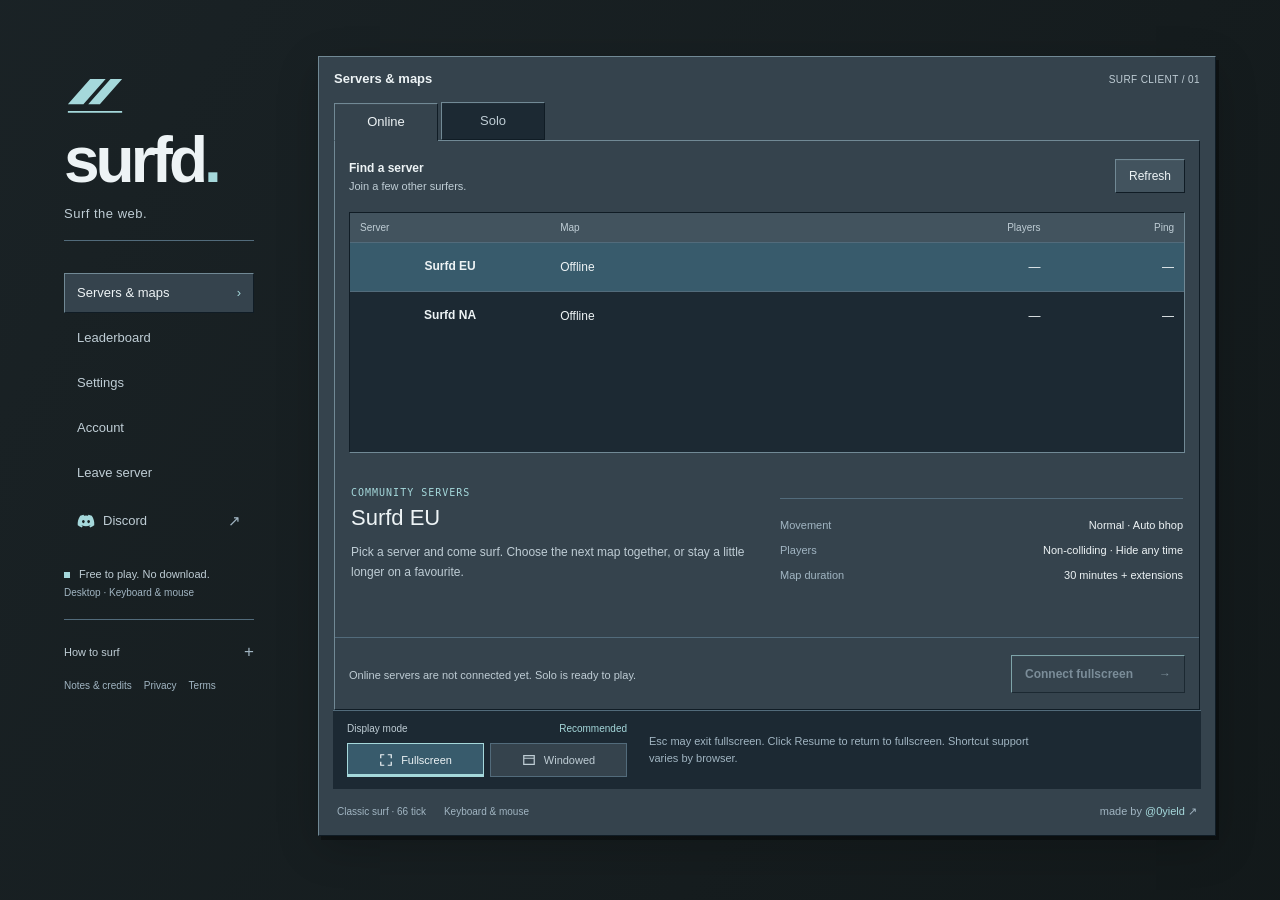
==== index.html @ 2ab06324 "Initial commit of Surfd web port" ====
<!doctype html>
<html lang="en">
<head>
  <meta charset="UTF-8">
  <meta name="viewport" content="width=device-width, initial-scale=1.0">
  <meta name="theme-color" content="#394547">
  <meta name="description" content="Classic Counter-Strike surfing in your browser. Fifteen maps, Source-style movement, saved times, and global leaderboards.">
  <link rel="canonical" href="https://surfd.net/">
  <meta property="og:type" content="website">
  <meta property="og:site_name" content="Surfd">
  <meta property="og:title" content="Surfd — Classic surf in your browser">
  <meta property="og:description" content="Fifteen classic maps. Source-style movement. Saved times and global leaderboards.">
  <meta property="og:url" content="https://surfd.net/">
  <meta property="og:image" content="https://surfd.net/social/surfd-card-v2.png">
  <meta property="og:image:type" content="image/png">
  <meta property="og:image:width" content="1733">
  <meta property="og:image:height" content="907">
  <meta property="og:image:alt" content="SURFD — Classic surf. In your browser. Simple grey surf ramps and angular snowy rocks on a dark slate background.">
  <meta name="twitter:card" content="summary_large_image">
  <meta name="twitter:title" content="Surfd — Classic surf in your browser">
  <meta name="twitter:description" content="Fifteen classic maps. Source-style movement. Saved times and global leaderboards.">
  <meta name="twitter:image" content="https://surfd.net/social/surfd-card-v2.png">
  <meta name="twitter:image:alt" content="SURFD — Classic surf. In your browser. Simple grey surf ramps and angular snowy rocks on a dark slate background.">
  <title>Surfd — Classic surf</title>
  <link rel="icon" href="data:image/svg+xml,%3Csvg xmlns='http://www.w3.org/2000/svg' viewBox='0 0 32 32'%3E%3Crect width='32' height='32' fill='%233e4637'/%3E%3Cpath d='M4 24L16 6L28 24Z' fill='%23b9cbb0'/%3E%3C/svg%3E">
  <script>
    if (location.pathname.startsWith('/surfd')) {
      const base = document.createElement('base');
      base.href = '/surfd/';
      document.head.appendChild(base);
    }
    const _origFetch = window.fetch;
    window.fetch = async function(url, options) {
      let finalUrl = url;
      if (typeof url === 'string') {
        if (url.startsWith('/packed/')) finalUrl = './packed/' + url.slice(8);
        else if (url.startsWith('/assets/')) finalUrl = './assets/' + url.slice(8);
        else if (url.startsWith('/replays/')) finalUrl = './replays/' + url.slice(9);
      }
      try {
        const res = await _origFetch.call(this, finalUrl, options);
        if (!res.ok && typeof url === 'string' && url.startsWith('/packed/')) {
          return await _origFetch.call(this, 'https://surfd.net' + url, options);
        }
        return res;
      } catch (err) {
        if (typeof url === 'string' && url.startsWith('/packed/')) {
          return await _origFetch.call(this, 'https://surfd.net' + url, options);
        }
        throw err;
      }
    };
  </script>
  <script type="module" crossorigin src="./assets/game-0epI0nYx.js"></script>
  <link rel="modulepreload" crossorigin href="./assets/modulepreload-polyfill-B5Qt9EMX.js">
  <link rel="modulepreload" crossorigin href="./assets/email-auth-YlqPPYbL.js">
  <link rel="stylesheet" crossorigin href="./assets/game-CFG14Vkn.css">
</head>
<body>
  <canvas id="game" aria-label="surf_boreas game"></canvas>
  <div id="hud">
    <div class="server-info"><span id="map-name">surf_boreas</span><small>66 tick <span class="hud-separator">/</span> Source-style surf <span id="fps" hidden></span></small></div>
    <div class="top-right"><span id="mode">NORMAL + AUTO BHOP</span><small id="best">Personal best: —</small></div>
    <div class="route" aria-label="Course progress"><span id="route-start" class="active">Start</span><span id="route-cp1">CP 1</span><span id="route-cp2">CP 2</span><span id="route-finish">Finish</span></div>
    <div id="crosshair" aria-hidden="true"></div>
    <div id="telemetry"><div id="run-time">00:00.000</div><div class="speed-line"><strong id="speed">0</strong><span> units/s</span></div><div id="strafe-sync" class="strafe-sync" hidden>Sync —</div><div id="run-status">In start zone</div><div id="section"></div><div id="ranked-run-status" role="status"></div></div>
    <div id="center-speed-hud" hidden aria-label="Centre speed"><div class="center-speed-line"><strong id="center-speed">0</strong><small>units/s</small></div><div id="center-strafe-sync" class="strafe-sync" hidden>Sync —</div></div>
    <section id="split-comparison" hidden aria-label="Checkpoint comparison"><span id="split-comparison-label"></span><div id="split-time-comparisons"><span>PB <strong id="split-pb">—</strong></span><span>WR <strong id="split-wr">—</strong></span></div><strong id="split-speed" hidden></strong></section>
    <div id="keys" aria-hidden="true"><span data-key="w">W</span><div><span data-key="a">A</span><span data-key="s">S</span><span data-key="d">D</span></div><div class="movement-actions"><span data-key="jump">Jump</span><span data-key="duck">Crouch</span></div></div>
    <div id="toast" role="status"></div>
    <div class="bottom-right" id="shortcut-hint">R restart &nbsp; Esc menu</div>
    <div id="turn-speed-hud" hidden></div>
    <pre id="diagnostics" hidden></pre>
  </div>

  <div id="menu" class="screen lobby-mode">
    <section class="main-menu" aria-labelledby="menu-title">
      <div class="game-title"><svg class="surfd-mark" viewBox="0 0 64 48" aria-hidden="true"><path d="M4 36 27 10h16L20 36Zm21 0L48 10h12L37 36Z" fill="currentColor"/><path d="M4 44h56" stroke="currentColor" stroke-width="2"/></svg><span id="brand-title">surfd<span class="brand-period">.</span></span><small>Surf the web.</small></div>
      <div class="menu-map">
        <p class="menu-eyebrow">Current map</p>
        <h1 id="menu-title">surf_boreas</h1>
        <div class="map-credit">by Syncronyze · Linear · Tier 1 · 2 checkpoints</div>
      </div>
      <div class="menu-primary">
      <nav class="menu-actions" aria-label="Game menu">
        <button id="home" class="lobby-nav-current" aria-current="page">Servers &amp; maps <span aria-hidden="true">›</span></button>
        <button id="play" class="button-primary" disabled>Loading map…</button>
        <button id="maps">Change map</button><button id="leave-map" class="sidebar-leave" hidden>Leave map</button>
        <button id="options">Settings</button>
        <a id="discord" class="button-link discord-link" href="https://discord.gg/D5CYH7SBs6" target="_blank" rel="noopener noreferrer" title="Join the Surfd Discord server (opens in a new tab)"><svg class="ui-icon" viewBox="0 0 24 24" aria-hidden="true"><path fill="currentColor" d="M19.7 5.1a18.4 18.4 0 0 0-4.5-1.4l-.6 1.2a16.7 16.7 0 0 0-5.2 0l-.6-1.2a18.4 18.4 0 0 0-4.5 1.4C1.4 9.4.6 13.6 1 17.7a18.5 18.5 0 0 0 5.5 2.8l1.1-1.8-1.7-.8.4-.3a13.6 13.6 0 0 0 11.4 0l.4.3-1.7.8 1.1 1.8a18.5 18.5 0 0 0 5.5-2.8c.5-4.8-.9-9-3.3-12.6ZM8.5 14.9c-1 0-1.8-1-1.8-2.1s.8-2.1 1.8-2.1 1.8 1 1.8 2.1-.8 2.1-1.8 2.1Zm7 0c-1 0-1.8-1-1.8-2.1s.8-2.1 1.8-2.1 1.8 1 1.8 2.1-.8 2.1-1.8 2.1Z"/></svg><span>Discord</span><span class="discord-external" aria-hidden="true">↗</span></a>
        <button id="lab" class="menu-secondary" hidden>Practice facility</button>
      </nav>
      <button id="client-resume" class="button-primary" hidden>Return to game <span aria-hidden="true">↗</span></button>
      <div id="menu-run" hidden><span class="menu-eyebrow pause-run-label">Current run</span><strong id="menu-run-time"></strong><small id="menu-run-status"></small></div>
      <button id="restart" class="menu-secondary">Restart run</button>
      </div>
      <div class="menu-tools">
        <div id="menu-server-controls"></div>
        <div id="menu-route-controls" role="group" aria-label="Replay controls"><button id="watch" type="button" title="Watch this map’s recorded route. Replays do not save ranked times.">Watch route</button></div>
        <p id="watch-route-status" role="status" hidden></p>
        <div id="practice-stations" hidden><label for="station">Practice station</label><select id="station"></select><button id="visit-station">Go to station</button></div>

      </div>
      <div class="lobby-sidebar-note"><span class="connection-dot" aria-hidden="true"></span> Free to play. No download.<small>Desktop · Keyboard &amp; mouse</small></div>
      <div class="menu-status-group"><p id="menu-status" role="status">Loading the map…</p></div>
      <p id="sidebar-account-status" class="sidebar-account-status">Playing as a guest</p>
      <p id="resume-hint" class="resume-hint" role="status" hidden></p>
      <details class="quick-guide">
        <summary>How to surf <span aria-hidden="true">+</span></summary>
        <div class="guide-body">
          <div id="move-hint">W A S D — move / strafe</div>
          <div id="jump-hint">Space / Wheel down — jump</div>
          <div id="duck-hint">Shift — duck</div>
          <div>Mouse — look &nbsp; Esc — menu</div>
          <p>On a ramp, release W and hold the strafe key toward the face. Turn the mouse gently to shape your line.</p>
          <p><span class="zone-key">Green</span> is the start. <span class="zone-key zone-finish">Gold</span> is the finish.</p>
        </div>
      </details>
      <footer class="menu-links">
        <a class="reference-link" href="/reference.html" target="_blank" rel="noopener">Notes &amp; credits</a>
        <a class="reference-link" href="/privacy.html" target="_blank" rel="noopener">Privacy</a>
        <a class="reference-link" href="/terms.html" target="_blank" rel="noopener">Terms</a>
        <a class="creator-credit" href="https://x.com/0yield" target="_blank" rel="noopener noreferrer">made by <strong>@0yield</strong> <span aria-hidden="true">↗</span></a>
      </footer>
    </section>

    <section id="settings" class="vgui-window client-page" hidden role="region" aria-labelledby="settings-title">
      <header class="window-title"><span id="settings-title">Settings — Surfd</span><button id="close-options" aria-label="Close settings">×</button></header>
      <div class="tabs" role="tablist" aria-label="Settings categories">
        <button id="settings-tab-controls" class="selected" data-tab="controls" role="tab" aria-selected="true" aria-controls="settings-controls">Controls</button>
        <button id="settings-tab-mouse" data-tab="mouse" role="tab" aria-selected="false" aria-controls="settings-mouse" tabindex="-1">Mouse &amp; view</button>
        <button id="settings-tab-gameplay" data-tab="gameplay" role="tab" aria-selected="false" aria-controls="settings-gameplay" tabindex="-1">Gameplay</button>
        <button id="settings-tab-display" data-tab="display" role="tab" aria-selected="false" aria-controls="settings-display" tabindex="-1">Video &amp; audio</button>
        <button id="settings-tab-hud" data-tab="hud" role="tab" aria-selected="false" aria-controls="settings-hud" tabindex="-1">HUD</button>
        <button id="settings-tab-community" data-tab="community" role="tab" aria-selected="false" aria-controls="settings-community" tabindex="-1">Community</button>
      </div>
      <div id="settings-controls" class="tab-page" data-page="controls" role="tabpanel" aria-labelledby="settings-tab-controls">
        <div class="controls-tabs" role="tablist" aria-label="Control settings">
          <button id="controls-tab-bindings" role="tab" aria-selected="true" aria-controls="controls-bindings" class="selected">Key bindings</button>
          <button id="controls-tab-turns" role="tab" aria-selected="false" aria-controls="turn-options" tabindex="-1">Turn binds</button>
        </div>
        <div id="controls-bindings" role="tabpanel" aria-labelledby="controls-tab-bindings">
        <div class="binding-header"><span>Action</span><span>Bindings</span></div>
        <div id="bindings" class="bindings"></div>
        <button id="reset-bindings" class="button-secondary">Reset controls</button>
        </div>
        <div id="turn-options" role="tabpanel" aria-labelledby="controls-tab-turns" hidden>
          <div class="turn-panel">
            <label class="check"><input id="turns-enabled" type="checkbox" aria-controls="turn-settings" aria-expanded="false"> Enable turn binds <span id="turn-status" class="turn-status">Off</span></label>
            <div id="turn-settings" hidden>
              <p class="setting-intro">Hold a bound key to turn. Mouse look still works. All turn controls start unbound.</p>
              <div id="turn-bindings" class="bindings turn-bindings"></div>
              <div class="yaw-heading"><h3 id="yaw-speeds-title">Yaw speeds</h3><span>°/s</span></div>
              <div id="yaw-presets" role="radiogroup" aria-labelledby="yaw-speeds-title"></div>
              <div class="yaw-add"><label class="visually-hidden" for="new-yaw-speed">New yaw speed</label><input id="new-yaw-speed" type="number" min="-100000" max="100000" step="any" placeholder="e.g. 105"><button id="add-yaw-speed" type="button">+ Add speed</button><span id="yaw-preset-count"></span></div>
              <p id="yaw-speed-help" role="status">Cycle follows the order above and returns to the first speed.</p>
              <p class="setting-note">Select a speed to use it. Bind “Cycle yaw speed” to switch while surfing. CSS cl_yawspeed defaults to 210. Negative values reverse the direction.</p>
            </div>
          </div>
        </div>
        <p id="binding-help" role="status">Choose a binding, then press a key or scroll. Escape cancels.</p>
      </div>
      <div id="settings-mouse" class="tab-page" data-page="mouse" hidden role="tabpanel" aria-labelledby="settings-tab-mouse">
        <fieldset class="settings-group"><legend>Mouse</legend><div class="settings-row"><div class="settings-row-label"><label for="sensitivity">Mouse sensitivity</label><small>No smoothing. Exact values supported.</small></div><div class="settings-row-control"><div class="settings-sensitivity"><input id="sensitivity" aria-label="Mouse sensitivity slider" type="range" min="0" max="20" step="0.01" value="2.5"><input id="sensitivity-number" aria-label="Mouse sensitivity value" type="number" min="0" max="20" step="any" value="2.5" aria-describedby="sensitivity-note"><output id="sensitivity-value" hidden>2.5</output></div></div></div><label class="check"><input id="raw-input" type="checkbox" checked><span>Raw input</span></label><label class="check"><input id="invert-y" type="checkbox"><span>Invert mouse Y</span></label></fieldset><fieldset class="settings-group"><legend>Camera</legend><div class="settings-row"><div class="settings-row-label"><label for="fov">Field of view</label></div><div class="settings-row-control"><div class="settings-range"><input id="fov" type="range" min="75" max="120" step="1" value="90" ><output id="fov-value">90°</output></div></div></div><label class="check"><input id="interpolate" type="checkbox" checked><span>Interpolate camera position<small>Smoother movement between physics ticks. Mouse look stays immediate.</small></span></label></fieldset><details class="settings-advanced"><summary>Mouse &amp; camera details</summary><p id="sensitivity-note" class="setting-note">Uses the CSS scale: 0.022° × sensitivity per mouse count. Tiny values are supported. Zero disables mouse look.</p><p id="interpolate-note" class="setting-note">Interpolation adds about 15 ms of visual delay. Both options are allowed on leaderboards. FOV uses the Source 4:3 scale; wider screens show more to the sides.</p><p id="raw-status" class="setting-status">Click Play to capture the mouse.</p></details>
      </div>
      <div id="settings-gameplay" class="tab-page" data-page="gameplay" hidden role="tabpanel" aria-labelledby="settings-tab-gameplay">
        <fieldset class="settings-group"><legend>Movement rules</legend><label class="check"><input id="autobhop" type="checkbox" checked><span>Auto bunnyhop<small>Hold jump. Consecutive bunnyhops are blocked only in the map’s initial start zone.</small></span></label><label class="check"><input id="prehop" type="checkbox"><span>Unrestricted start speed<small>Unranked</small></span></label></fieldset><fieldset class="settings-group"><legend>Practice</legend><label class="check"><input id="practice-setting" type="checkbox"><span>Practice mode<small>No leaderboard records</small></span></label><div class="practice-buttons"><button id="save">Save position</button><button id="load">Load position</button></div></fieldset><details class="settings-advanced"><summary>Movement rules &amp; practice details</summary><p class="setting-note">Land and release jump to make another normal pre-jump. A blocked follow-up hop brings you to reachable ground underneath you. Excess horizontal speed is reduced when you leave start: 325 units/s grounded, 350 airborne. Unrestricted starts keep separate local bests. Changing a rule restarts your run. Restoring a practice position keeps the run in practice mode.</p></details><details class="settings-advanced"><summary>Replays &amp; diagnostics</summary><div><label class="check"><input id="diagnostic-setting" type="checkbox"><span>Show movement diagnostics</span></label><button id="export">Download command replay</button><p class="setting-note">Movement and view commands only, not a video recording.</p></div></details>
      </div>
      <div id="settings-display" class="tab-page" data-page="display" hidden role="tabpanel" aria-labelledby="settings-tab-display">
        <fieldset class="settings-group"><legend>Video</legend><div class="settings-row"><div class="settings-row-label"><label for="quality">Rendering quality</label></div><div class="settings-row-control"><select id="quality"><option value="balanced">Balanced — recommended</option><option value="native">Native — sharper</option><option value="performance">Performance — faster</option></select></div></div><div class="settings-row"><div class="settings-row-label"><label for="frame-rate-limit">Frame rate limit</label></div><div class="settings-row-control"><div class="settings-range"><input id="frame-rate-limit" type="range" min="0" max="8" step="1" value="8" aria-valuetext="Unlimited" aria-describedby="frame-rate-limit-note"><output id="frame-rate-limit-value">Unlimited</output></div></div></div><label class="check"><input id="show-fps" type="checkbox"><span>Show frame rate</span></label></fieldset><fieldset class="settings-group"><legend>Audio</legend><label class="check"><input id="ambience" type="checkbox" checked><span>Environmental audio<small>Wind and ambient map sounds</small></span></label><div class="settings-row"><div class="settings-row-label"><label for="volume">Environmental volume</label></div><div class="settings-row-control"><div class="settings-range"><input id="volume" type="range" min="0" max="100" step="1" value="14" ><output id="volume-value">14%</output></div></div></div></fieldset><details class="pause-display"><summary>Display mode <span aria-hidden="true">›</span></summary><div class="pause-play-options" data-play-options></div></details><details class="settings-advanced"><summary>Rendering details</summary><p class="setting-note">Rendering quality adjusts resolution and texture filtering. Movement and mouse response stay the same.</p><p id="frame-rate-limit-note" class="setting-note">Limit rendering to reduce GPU usage. Lower limits make motion less smooth. Unlimited follows your browser and display.</p></details>
      </div>
      <div id="settings-hud" class="tab-page" data-page="hud" hidden role="tabpanel" aria-labelledby="settings-tab-hud">
        <fieldset class="settings-group"><legend>HUD</legend><label class="check"><input id="center-speed-setting" type="checkbox"><span>Centre speed display<small>Speed below the crosshair; timer stays at the bottom.</small></span></label><label class="check"><input id="strafe-sync-setting" type="checkbox"><span>Show strafe sync</span></label><label class="check"><input id="checkpoint-comparisons-setting" type="checkbox" checked><span>Checkpoint time comparisons</span></label><label class="check"><input id="checkpoint-speeds-setting" type="checkbox"><span>Checkpoint speed difference</span></label></fieldset><div class="hud-setting-preview" aria-label="Example HUD"><div class="hud-preview-play"><span class="preview-crosshair" aria-hidden="true">+</span><strong class="preview-timer">00:24.300</strong><strong id="preview-speed">1,248 <small>units/s</small></strong><span id="strafe-sync-preview" class="strafe-sync" hidden>Sync 94.2%</span></div><div id="preview-checkpoint"><span>CHECKPOINT 2 · 00:24.381</span><div id="preview-time-deltas"><span>PB <b class="split-ahead">−0.428</b></span><span>WR <b class="split-behind">+0.215</b></span></div><strong id="preview-speed-delta">+42 u/s</strong></div><small>HUD preview</small></div><details class="settings-advanced"><summary>HUD details</summary><p class="setting-note">Strafe sync measures how often your strafe direction matches your turns. It starts when you leave start, resets on restart or returning to start, and freezes at finish.</p><p class="setting-note">Time comparisons use your personal best and the top verified run. Speed compares horizontal units/s with the record at the checkpoint. A dash means the reference is unavailable.</p></details>
      </div>
      <div id="settings-community" class="tab-page" data-page="community" hidden role="tabpanel" aria-labelledby="settings-tab-community"></div>
      <footer class="window-footer"><span class="footer-note">Changes are saved automatically</span><button id="options-done" class="button-primary">Done</button></footer>
    </section>

    <section id="map-picker" class="lobby-browser vgui-window" aria-labelledby="maps-title">
      <header class="window-title"><span id="maps-title">Servers &amp; maps</span><span class="window-badge">SURF CLIENT / 01</span></header>
      <div class="tabs play-tabs" role="tablist" aria-label="Play mode"><button id="play-tab-online" role="tab" class="selected" aria-selected="true" aria-controls="play-online">Online</button><button id="play-tab-solo" role="tab" aria-selected="false" aria-controls="play-solo" tabindex="-1">Solo</button></div>
      <section id="play-solo" class="play-page" role="tabpanel" aria-labelledby="play-tab-solo" hidden>
        <div class="browser-toolbar"><label class="search-box"><span>Find map</span><input id="map-search" type="search" placeholder="Name or author…" autocomplete="off"></label><label class="sort-box">Sort <select id="map-sort"><option value="collection">Collection</option><option value="recent">Recently added</option><option value="name">Name</option><option value="tier">Difficulty</option><option value="type">Course type</option></select></label></div>
        <div class="course-browser"><div class="course-directory"><div class="directory-heading"><span>Map</span><span>Type</span><span class="map-row-tier">Tier</span><span class="map-row-rank" title="Your position on this map’s verified leaderboard. Shared across Solo, EU and NA.">Your rank</span></div><div id="map-list" class="lobby-map-list" role="group" aria-label="Choose a surf map"></div><p id="map-empty" hidden>No maps match that search.</p></div>
          <aside id="featured-map" class="course-detail" aria-label="Selected map"><img id="lobby-preview" src="/previews/boreas.jpg" alt="Snowy ramps on surf_boreas" width="640" height="360" fetchpriority="high"><div class="detail-copy"><p class="menu-eyebrow">Selected course</p><h2 id="lobby-map-title">Boreas</h2><p id="lobby-map-credit">surf_boreas · by Syncronyze</p><p id="lobby-description">Snowy ravines, long glass ramps and high-speed transfers.</p><dl class="course-facts"><div><dt>Course</dt><dd id="lobby-checkpoints">Linear · 2 checkpoints</dd></div><div><dt>Difficulty</dt><dd id="lobby-tier">Unrated</dd></div><div><dt>Local best</dt><dd id="lobby-best">—</dd></div></dl></div></aside>
        </div>
        <footer class="browser-action"><div><span id="map-count">20 classic courses</span><p id="lobby-load-status" role="status">Preparing your last played map…</p></div><button id="join" class="button-primary">Join map <span aria-hidden="true">→</span></button></footer>
      </section>
      <section id="play-online" class="play-page" role="tabpanel" aria-labelledby="play-tab-online">
        <div class="browser-toolbar"><div><strong>Find a server</strong><p>Join a few other surfers.</p></div><button id="servers-refresh">Refresh</button></div>
        <div class="server-directory"><table><thead><tr><th>Server</th><th>Map</th><th>Players</th><th>Ping</th></tr></thead><tbody id="server-list"></tbody></table></div>
        <div class="server-detail"><div><p class="menu-eyebrow">Community servers</p><h2 id="server-title">Choose a server</h2><p id="server-description">Pick a server and come surf. Choose the next map together, or stay a little longer on a favourite.</p></div><dl><div><dt>Movement</dt><dd>Normal · Auto bhop</dd></div><div><dt>Players</dt><dd>Non-colliding · Hide any time</dd></div><div><dt>Map duration</dt><dd id="server-time">30 minutes + extensions</dd></div></dl></div>
        <footer class="browser-action"><p id="server-status" role="status">Checking servers…</p><button id="server-connect" class="button-primary" disabled>Connect <span aria-hidden="true">→</span></button></footer>
      </section>
      <div data-play-options></div>
      <footer class="lobby-footer"><span>Classic surf · 66 tick</span><span>Keyboard &amp; mouse</span><button id="close-maps" hidden>Return to current run</button><a class="creator-credit" href="https://x.com/0yield" target="_blank" rel="noopener noreferrer">made by <strong>@0yield</strong> <span aria-hidden="true">↗</span></a></footer>
    </section>
  </div>

  <div id="finish" class="screen" hidden>
    <section class="vgui-window finish-panel" role="dialog" aria-modal="true" aria-labelledby="finish-title">
      <header class="window-title"><span>Surfd Timer</span><span class="window-badge">Run complete</span></header>
      <div class="finish-content">
        <p id="finish-map-name" class="finish-map-name">surf_boreas</p>
        <h2 id="finish-title">Map complete.</h2>
        <div id="finish-time">00:00.000</div>
        <p id="finish-record"></p>
        <div id="finish-splits" aria-label="Checkpoint splits"></div>
      </div>
      <footer class="window-footer"><button id="finish-menu">Main menu</button><button id="again" class="button-primary">Surf again</button></footer>
    </section>
  </div>
  <div id="fatal" class="vgui-window" hidden role="alert"></div>

</body>
</html>
---- assets/game-CFG14Vkn.css ----
:root{font-family:Tahoma,Verdana,Arial,sans-serif;font-synthesis:none;color:var(--ink);color-scheme:dark}*{box-sizing:border-box}[hidden]{display:none!important}body{margin:0;overflow:hidden;background:#19252c}button,input,select{font:inherit}button,.button-link{display:inline-flex;align-items:center;justify-content:center;gap:8px;min-height:34px;padding:7px 13px;border:1px solid;border-color:var(--light) var(--dark) var(--dark) var(--light);border-radius:0;color:var(--ink);background:var(--panel-raised);box-shadow:inset 0 1px #ffffff07;font-size:12px;line-height:1.35;text-decoration:none;cursor:pointer}button:hover:not(:disabled),.button-link:hover{background:var(--panel-raised);color:#fff}button:active:not(:disabled),.button-link:active{border-color:var(--dark) var(--light) var(--light) var(--dark);box-shadow:inset 1px 1px #0003}button:disabled{color:var(--quiet);background:var(--panel);cursor:default;opacity:.65}button:focus-visible,a:focus-visible,input:focus-visible,select:focus-visible,summary:focus-visible,[tabindex]:focus-visible{outline:2px solid var(--green);outline-offset:3px}input,select{border-radius:0}select,input[type=number],input[type=text]{border:1px solid;border-color:var(--dark) var(--light) var(--light) var(--dark);background:var(--panel-inset);color:var(--ink);min-height:34px;padding:7px 9px;max-width:100%}select{cursor:pointer}input[type=range]{width:100%;height:20px;margin:0;accent-color:var(--green);cursor:pointer}input[type=checkbox]{width:16px;height:16px;margin:0;accent-color:var(--green);flex-shrink:0;cursor:pointer}input:disabled,select:disabled{cursor:default;opacity:.65}.button-primary{background:var(--selection);border-color:var(--green) var(--dark) var(--dark) var(--green);color:var(--ink);font-weight:700}.button-primary:hover:not(:disabled){background:var(--panel-raised);color:#fff}.button-secondary{background:var(--panel)}.ui-icon{width:18px;height:18px;flex-shrink:0;display:inline-block;vertical-align:middle}hr{border:0;border-top:1px solid var(--dark);border-bottom:1px solid var(--line);margin:22px 0}#game{position:absolute;inset:0;width:100%;height:100%;display:block}#hud{position:absolute;inset:0;pointer-events:none;-webkit-user-select:none;user-select:none;text-shadow:1px 1px 1px #000,0 0 3px #000a;font-size:12px}body:has(#menu:not([hidden])) #hud,body:has(#finish:not([hidden])) #hud{visibility:hidden}.server-info{position:absolute;left:22px;top:20px;font-size:14px;font-weight:700}.server-info small{display:block;margin-top:5px;color:var(--muted);font-size:10px;font-weight:400}.hud-separator{color:var(--quiet);padding:0 5px}#fps{color:var(--green);margin-left:8px;font-variant-numeric:tabular-nums}.top-right{position:absolute;right:22px;top:21px;text-align:right;font-size:11px}.top-right small{display:block;margin-top:6px;color:var(--muted)}.route{position:absolute;top:62px;right:22px;display:flex;align-items:center;gap:13px;color:var(--muted);font-size:10px}.route span{position:relative}.route span+span:before{content:"·" / "";color:var(--quiet);margin-right:13px}.route .active{color:#d4ffa7}#crosshair{position:absolute;left:50%;top:50%;width:1px;height:1px}#crosshair:before,#crosshair:after{content:"";position:absolute;background:#84d348}#crosshair:before{left:-5px;top:0;width:11px;height:1px}#crosshair:after{top:-5px;left:0;height:11px;width:1px}#telemetry{position:absolute;left:50%;bottom:12%;transform:translate(-50%);min-width:210px;text-align:center;font-weight:700;line-height:1.5;font-variant-numeric:tabular-nums}#run-time{font-size:20px;color:var(--ink)}.speed-line{color:var(--green)}.speed-line strong{font-size:25px}.speed-line span{margin-left:2px;font-size:10px;font-weight:400;color:var(--muted)}#run-status{font-size:11px;color:var(--ink)}#section{font-size:11px;color:var(--muted);font-weight:400}#keys{position:absolute;right:28px;bottom:12%;text-align:center;font:13px Consolas,monospace;color:var(--ink)}#keys span{display:inline-block;min-width:23px;padding:4px}#keys span.down{color:#baff79}#keys .movement-actions{margin-top:3px;font:10px Tahoma,sans-serif}#keys .movement-actions span{padding-inline:7px}#toast{position:absolute;bottom:46px;left:22px;max-width:min(72vw,650px);color:var(--ink);font-size:12px;line-height:1.6;opacity:0}#toast:before{content:"[Surfd] ";color:var(--green)}#toast.show{opacity:1}.bottom-right{position:absolute;right:22px;bottom:21px;font-size:10px;color:var(--muted)}#turn-speed-hud{position:absolute;right:22px;bottom:43px;color:var(--green);font-size:10px;font-variant-numeric:tabular-nums}#diagnostics{position:absolute;left:22px;top:74px;max-width:calc(100vw - 44px);padding:10px 12px;background:color-mix(in srgb,var(--panel-inset) 87%,transparent);color:#c6ffa2;font:11px/1.6 Consolas,monospace;white-space:pre-wrap}.screen{position:absolute;inset:0;display:flex;align-items:center;overflow:auto;padding:40px clamp(24px,5vw,80px);background:linear-gradient(90deg,color-mix(in srgb,var(--dark) 65%,transparent),color-mix(in srgb,var(--dark) 20%,transparent) 55%,transparent);scrollbar-color:var(--line) var(--panel-inset)}.main-menu{width:366px;flex-shrink:0;padding:23px 23px 17px;border:1px solid;border-color:var(--line) var(--dark) var(--dark) var(--line);background:color-mix(in srgb,var(--panel) 94%,transparent);box-shadow:3px 4px #0003}.main-menu[inert]{opacity:.3}.game-title{padding-bottom:19px;border-bottom:1px solid var(--line)}.game-title>span{display:block;color:var(--ink);font-family:Arial,sans-serif;font-size:47px;font-weight:900;letter-spacing:6px;line-height:1}.game-title small{display:block;margin-top:9px;color:var(--muted);font-size:11px;line-height:1.4;letter-spacing:.2px}.menu-map{padding-top:21px}.menu-eyebrow{margin:0 0 7px;color:var(--quiet);font-size:10px;letter-spacing:1px;text-transform:uppercase}.main-menu h1{margin:0 0 8px;color:var(--ink);font-size:23px;font-weight:400;line-height:1.25;overflow-wrap:anywhere}.map-credit{color:var(--muted);font-size:11px;line-height:1.7}.menu-actions{display:grid;grid-template-columns:minmax(0,1fr) minmax(0,1fr);gap:7px;margin:20px 0 16px}.menu-actions button{min-width:0;justify-content:flex-start;padding:10px 11px;text-align:left;min-height:40px;font-size:12px}.menu-actions #play{grid-column:1 / -1;justify-content:space-between;min-height:46px;margin-bottom:2px;padding:11px 15px;font-size:16px}.menu-actions #play:after{content:"›" / "";margin-left:auto;font-size:24px;line-height:16px;font-weight:400}.menu-actions #play:disabled:after{content:""}.menu-actions #account{overflow-wrap:anywhere}.menu-actions .menu-secondary{background:var(--panel-inset);border-color:var(--line) var(--dark) var(--dark) var(--line);color:var(--muted);font-size:11px;min-height:32px;padding:7px 11px}.menu-actions .menu-secondary:hover{background:var(--panel);color:var(--ink)}.menu-actions #lab{grid-column:1 / -1}#practice-stations{display:grid;grid-template-columns:minmax(0,1fr) auto;align-items:center;gap:7px;margin:0 0 15px;font-size:11px}#practice-stations label{grid-column:1 / -1;color:var(--muted)}#practice-stations select{min-width:0}#practice-stations button{padding:7px 9px;font-size:11px}.menu-status-group{padding:11px 12px;border-left:2px solid var(--line);background:color-mix(in srgb,var(--panel-inset) 65%,transparent)}#menu-status{margin:0;color:var(--muted);font-size:11px;line-height:1.6}.quick-guide{margin-top:15px;border-top:1px solid var(--line)}.quick-guide summary{display:flex;align-items:center;justify-content:space-between;padding:12px 0 4px;color:var(--muted);list-style:none;cursor:pointer;font-size:11px}.quick-guide summary::-webkit-details-marker{display:none}.quick-guide summary>span{font-size:17px;line-height:12px;color:var(--quiet)}.quick-guide[open] summary>span{transform:rotate(45deg)}.guide-body{color:var(--muted);font-size:11px;line-height:1.85;padding-top:12px}.guide-body p{margin:12px 0 0;line-height:1.7}.zone-key{color:#c8eaa0}.zone-finish{color:var(--gold)}.menu-links{display:flex;flex-wrap:wrap;gap:8px 16px;margin-top:19px}.reference-link{font-size:10px;color:var(--quiet);text-decoration:none;line-height:1.5}.reference-link:hover{color:var(--green);text-decoration:underline;text-underline-offset:3px}.vgui-window{flex-shrink:0;width:570px;max-width:calc(100vw - 28px);padding:5px;border:1px solid;border-color:var(--light) var(--dark) var(--dark) var(--light);background:var(--panel);color:var(--ink);box-shadow:3px 4px #0005,0 12px 40px #0003;font-size:12px;scrollbar-color:var(--light) var(--panel-inset)}#settings{position:fixed;left:50%;top:50%;transform:translate(-50%,-50%);z-index:3;max-height:calc(100dvh - 32px);overflow:auto}#menu:has(#settings:not([hidden])):after{content:"";position:fixed;inset:0;z-index:2;pointer-events:none;background:#101922b3}.window-title{display:flex;align-items:center;justify-content:space-between;gap:12px;min-height:34px;padding:4px 5px 9px;color:var(--ink);font-size:13px;font-weight:700;line-height:1.3}.window-title>button{flex-shrink:0;width:25px;height:25px;min-height:25px;padding:0 0 2px;font-family:Arial,sans-serif;font-size:20px;line-height:1}.window-badge{color:var(--muted);font-size:10px;font-weight:400;letter-spacing:.4px;text-transform:uppercase}.tabs{display:flex;gap:3px;padding:7px 9px 0}.tabs button{position:relative;padding:9px 13px;min-height:35px;color:var(--muted);background:var(--panel);white-space:nowrap}.tabs .selected{transform:translateY(1px);z-index:1;border-bottom-color:var(--panel);color:var(--ink);background:var(--panel)}.tabs .selected:hover{background:var(--panel)}.tab-page{min-height:390px;margin:0 9px;padding:21px;border:1px solid;border-color:var(--light) var(--dark) var(--dark) var(--light)}.settings-heading{margin:0 0 11px;font-size:14px;font-weight:700;line-height:1.5;color:var(--ink)}.setting-intro{margin:0 0 18px;font-size:11px;line-height:1.7;color:var(--muted)}.setting-label{display:flex;align-items:center;justify-content:space-between;gap:12px;margin:18px 0 10px;font-size:12px;line-height:1.5}.setting-label input[type=number]{width:77px;padding:5px 7px;font-size:13px;font-variant-numeric:tabular-nums}.setting-label output{color:var(--green);font-variant-numeric:tabular-nums}.setting-note{margin:10px 0 21px;color:var(--muted);font-size:11px;line-height:1.75}.setting-note:last-child{margin-bottom:0}.setting-status{margin:16px 0 0;padding:9px 11px;border-left:2px solid var(--green);background:var(--panel);color:var(--green);font-size:11px;line-height:1.7}.setting-inline-note{color:var(--muted);font-size:10px;margin-left:auto}.check{display:flex;align-items:center;gap:10px;margin:16px 0;font-size:12px;line-height:1.55;cursor:pointer}.check input{align-self:flex-start;margin-top:1px}.practice-buttons{display:flex;flex-wrap:wrap;gap:8px;margin-top:12px}#quality{width:100%;font-size:12px}.settings-advanced{border-top:1px solid var(--line);margin-top:18px;padding-top:14px}.settings-advanced summary{color:var(--muted);font-size:11px;cursor:pointer}.settings-advanced>div{padding-top:2px}.window-footer{display:flex;align-items:center;justify-content:flex-end;gap:8px;padding:14px 9px 7px}.window-footer>button,.window-footer>.button-link{min-width:80px}.footer-note{margin-right:auto;color:var(--muted);font-size:10px;line-height:1.6}.bindings{max-height:303px;overflow:auto;border:1px solid;border-color:var(--dark) var(--light) var(--light) var(--dark);background:var(--panel-inset);scrollbar-color:var(--light) var(--panel-inset)}.binding-header,.binding-row{display:grid;grid-template-columns:125px minmax(0,1fr);align-items:center;gap:10px;min-height:34px}.binding-header{padding:0 10px 8px;min-height:auto;color:var(--muted);font-size:10px;text-transform:uppercase;letter-spacing:.5px}.binding-row{padding:5px 9px;border-bottom:1px solid var(--line);color:var(--ink);font-size:11px}.binding-row:nth-child(2n){background:var(--panel-inset)}.binding-row:last-child{border-bottom:0}.binding-buttons{display:flex;flex-wrap:wrap;align-items:center;gap:5px}.binding-buttons button{min-height:25px;padding:3px 7px;font-size:10px}.binding-buttons .binding-add{background:var(--panel-inset);border:1px dashed var(--light);color:var(--green);font-size:13px;min-width:25px}.binding-buttons .capturing{background:var(--selection);color:var(--gold)}.binding-remove{color:var(--muted);margin-left:4px}.binding-remove:hover{color:#fff}#binding-help{margin:12px 0;min-height:18px;font-size:10px;line-height:1.7;color:var(--muted)}#sensitivity-number{width:144px}.number-unit{display:inline-flex;align-items:center;gap:8px;color:var(--green)}#turn-options{margin:22px 0 0;padding:0;border:1px solid;border-color:var(--light) var(--dark) var(--dark) var(--light);background:var(--panel)}#turn-options summary{display:flex;align-items:center;gap:12px;min-height:66px;padding:12px 14px;list-style:none;background:var(--panel-raised)}#turn-options summary::-webkit-details-marker{display:none}#turn-options summary:hover{background:var(--panel-raised)}.turn-summary-copy{flex:1;min-width:0}.turn-summary-copy strong{display:block;font-size:11px;color:var(--ink);margin-bottom:5px}.turn-summary-copy>span{display:block;font-size:10px;color:var(--muted);line-height:1.5}.turn-status{padding:4px 7px;border:1px solid var(--light);background:var(--panel);color:var(--muted);font-size:10px}.turn-enabled .turn-status{background:var(--selection);border-color:var(--green);color:var(--green)}.turn-expand{display:flex;align-items:center;justify-content:center;width:28px;height:28px;flex:0 0 28px;border:1px solid var(--light);color:var(--ink);font:20px/1 Arial,sans-serif}#turn-options[open] .turn-expand{transform:rotate(90deg)}#turn-options[open] summary{border-bottom:1px solid var(--line)}#turn-options .turn-panel{padding:0 14px 14px}.turn-bindings{max-height:none}#turn-settings .setting-intro{margin-bottom:10px}#turn-settings .binding-row{grid-template-columns:125px minmax(0,1fr)}#turn-options .check{margin:12px 0}.yaw-heading{display:flex;align-items:center;justify-content:space-between;margin:19px 0 9px;color:var(--muted);font-size:10px}.yaw-heading h3{font-size:11px;font-weight:700;margin:0}#yaw-presets{display:grid;gap:5px}.yaw-preset{display:grid;grid-template-columns:42px minmax(0,1fr) 37px 28px;align-items:center;gap:8px;padding:7px 8px;border:1px solid var(--line);background:var(--panel-inset)}.yaw-preset.active{background:var(--selection);border-color:var(--green)}.yaw-pick{display:flex;align-items:center;gap:7px;min-height:32px;cursor:pointer;font:10px Consolas,monospace;color:var(--muted)}.yaw-pick input{width:15px;height:15px;margin:0;accent-color:var(--green);flex-shrink:0;cursor:pointer}.yaw-preset .yaw-value{width:100%;min-width:0;min-height:32px;padding:5px 7px;font-size:12px;font-variant-numeric:tabular-nums}.yaw-active{visibility:hidden;color:var(--green);font-size:9px}.active>.yaw-active{visibility:visible}.yaw-remove{min-height:28px;width:28px;padding:0;font:17px Arial,sans-serif}.yaw-add{display:flex;align-items:center;flex-wrap:wrap;gap:8px;margin:10px 0}.yaw-add input{width:115px;min-width:0;font-size:11px}.yaw-add button{font-size:11px}#yaw-preset-count{margin-left:auto;color:var(--quiet);font-size:10px}#yaw-speed-help{margin:9px 0;font-size:10px;line-height:1.6;color:var(--quiet)}#yaw-speed-help.input-error{color:var(--danger)}.visually-hidden{position:absolute;width:1px;height:1px;padding:0;margin:-1px;overflow:hidden;clip-path:inset(50%);white-space:nowrap;border:0}#finish{padding:28px 18px;background:#101922b3}.finish-panel{width:570px;margin:auto}.finish-content{padding:22px 23px 12px;text-align:center}.finish-map-name{margin:0 0 10px;color:var(--muted);font-size:11px;line-height:1.5;letter-spacing:.5px}.finish-content h2{margin:0 0 15px;color:var(--ink);font-size:22px;font-weight:400}#finish-time{color:var(--green);font-size:clamp(32px,5vw,42px);line-height:1.25;font-variant-numeric:tabular-nums;letter-spacing:-.5px}#finish-record{margin:13px 0 0;color:var(--ink);font-size:12px;line-height:1.8}#finish-record:empty{display:none}#finish-splits{display:flex;justify-content:center;flex-wrap:wrap;gap:8px 22px;margin:19px 0 5px;padding:14px 0;border-top:1px solid var(--line);border-bottom:1px solid var(--panel-inset);color:var(--muted);font-size:11px;line-height:1.9;font-variant-numeric:tabular-nums}#finish-splits:empty{display:none}.finish-split{display:flex;flex-direction:column;gap:3px}.finish-split span,.finish-split small{color:var(--muted);font-size:10px}.finish-split strong{color:var(--ink);font-size:12px;font-weight:400}.finish-panel>.window-footer{justify-content:center;padding:15px 18px 12px;border-top:1px solid var(--line);margin:5px 8px 0;flex-wrap:wrap}.finish-panel>.window-footer #again{margin-left:auto}#fatal{position:absolute;z-index:5;top:30%;left:50%;transform:translate(-50%);padding:22px;font-size:13px;line-height:1.8}@media(max-height:760px){.screen{align-items:flex-start;padding-top:25px;padding-bottom:25px}.main-menu{padding:19px 21px 15px}.game-title{padding-bottom:15px}.game-title>span{font-size:39px}.menu-map{padding-top:16px}.menu-actions{margin-top:15px;margin-bottom:13px;gap:6px}.menu-actions button{min-height:36px;padding-top:8px;padding-bottom:8px}.menu-actions #play{min-height:43px}.menu-actions .menu-secondary{min-height:30px}.menu-links{margin-top:15px}.tab-page{min-height:350px;padding:17px}.bindings{max-height:252px}}@media(max-width:600px){.screen{padding:68px 14px 20px}.main-menu{width:min(366px,100%);margin:auto}.server-info{left:14px;top:17px;font-size:12px}.server-info small{font-size:9px}.top-right{right:14px;top:18px;font-size:9px}.top-right small{font-size:9px}.route{right:14px;top:59px;gap:8px;font-size:9px}.route span+span:before{margin-right:8px}#telemetry{bottom:10%}#keys{display:none}#toast{left:14px;bottom:45px;max-width:calc(100vw - 28px);font-size:11px}.bottom-right{right:14px}.vgui-window{max-width:calc(100vw - 16px)}#settings{max-height:calc(100dvh - 16px)}.tabs{padding:5px 3px 0;gap:2px}.tabs button{flex:1;min-width:0;padding:9px 6px;font-size:10px}.tab-page{margin:0 3px;padding:16px 13px;min-height:355px}.binding-header,.binding-row{grid-template-columns:100px minmax(0,1fr);gap:6px}.binding-row{padding-left:7px;padding-right:7px}.setting-inline-note{font-size:9px}.window-footer{padding-left:6px;padding-right:6px}.footer-note{max-width:65%;font-size:9px}#finish{padding:12px 8px}.finish-content{padding:19px 15px 9px}.finish-panel>.window-footer{padding-left:3px;padding-right:3px;gap:6px}.finish-panel>.window-footer>button{min-width:0;padding-left:10px;padding-right:10px;font-size:11px}}@media(prefers-reduced-motion:reduce){*,*:before,*:after{scroll-behavior:auto!important}}.saveloc-panel{margin-top:12px}.saveloc-panel>label{display:flex;justify-content:space-between;margin-bottom:6px}.saveloc-panel>label small{color:var(--muted);font-variant-numeric:tabular-nums}.saveloc-panel select{width:100%;min-height:94px;font:12px Consolas,monospace}.saveloc-panel option{padding:4px 7px}.saveloc-panel .practice-buttons{margin-top:7px;flex-wrap:wrap}#online-panel{position:fixed;inset:0;width:670px;max-width:calc(100vw - 28px);max-height:calc(100dvh - 32px);margin:auto;overflow:auto;font-family:Tahoma,Verdana,Arial,sans-serif;color:var(--ink);scrollbar-color:var(--light) var(--panel-inset)}#online-panel::backdrop{background:#101922bf}#online-panel .window-title{position:sticky;top:-5px;z-index:2;min-height:38px;padding-top:7px;background:var(--panel)}#online-panel .tabs{padding-top:5px}#online-panel .tabs button{min-width:124px}#online-panel button:disabled{cursor:default}.online-page{min-height:355px;margin:0 9px;padding:21px;border:1px solid;border-color:var(--light) var(--dark) var(--dark) var(--light)}.online-page h2{margin:3px 0 12px;color:var(--ink);font-size:23px;font-weight:400;line-height:1.35;overflow-wrap:anywhere}.online-note,.online-footnote{margin:12px 0;color:var(--muted);font-size:11px;line-height:1.8}.online-footnote{max-width:550px;margin-bottom:0;color:var(--quiet);font-size:10px;line-height:1.75}.online-board-controls{display:flex;align-items:center;gap:10px}.online-board-controls label{color:var(--muted);font-size:11px}.online-board-controls select{flex:1;min-width:100px;font-size:12px}.online-board-controls button{flex-shrink:0}.online-rule{display:flex;align-items:center;justify-content:space-between;flex-wrap:wrap;gap:6px 12px;margin-top:12px;color:var(--muted);font-size:10px;line-height:1.5}.online-rule span{color:var(--muted)}#online-board-status{margin:15px 0 10px}.online-table-wrap{min-height:140px;max-height:clamp(140px,calc(100dvh - 490px),310px);overflow:auto;border:1px solid;border-color:var(--dark) var(--light) var(--light) var(--dark);background:var(--panel-inset);scrollbar-color:var(--light) var(--panel-inset)}.online-table{width:100%;border-collapse:collapse;font-size:12px;text-align:left;font-variant-numeric:tabular-nums}.online-table th{position:sticky;top:0;z-index:1;border-bottom:1px solid var(--line);background:var(--panel);color:var(--muted);font-size:10px;font-weight:400;letter-spacing:.3px;text-transform:uppercase}.online-table th,.online-table td{padding:10px 12px;line-height:1.5}.online-table th:first-child,.online-table td:first-child{width:47px;color:var(--muted)}.online-table th:nth-child(3),.online-table td:nth-child(3){text-align:right;white-space:nowrap}.online-table td:nth-child(2){max-width:205px;overflow-wrap:anywhere}.online-table td:last-child{width:108px;text-align:right;white-space:nowrap}.online-table tr+tr td{border-top:1px solid var(--line)}.online-table tbody tr:nth-child(2n){background:var(--panel-inset)}.online-table button{min-height:27px;padding:4px 8px;font-size:10px;vertical-align:middle}.row-share{display:inline-flex;align-items:center;justify-content:center;width:27px;min-height:27px;margin-left:6px;color:var(--ink);background:var(--panel-inset);border:1px solid var(--line);vertical-align:middle;text-decoration:none}.row-share:hover{color:#fff;background:var(--panel-raised)}.row-share .ui-icon{width:12px;height:12px}.online-table .online-your-row,.online-table tbody tr.online-your-row:nth-child(2n){background:var(--selection);color:var(--ink)}.online-table .online-your-row td:first-child{border-left:2px solid var(--green);color:var(--ink)}.online-own{margin:15px 0;color:var(--green);font-size:12px;line-height:1.7}.online-table td.online-empty{width:auto;max-width:none;height:140px;padding:32px 18px;text-align:center;white-space:normal;color:var(--muted);font-size:12px;line-height:1.8}.online-providers,.finish-providers,.finish-provider-row{display:grid;grid-template-columns:minmax(0,1fr) minmax(0,1fr);gap:10px;margin:20px 0 12px}.provider-button,.online-providers button,.finish-providers button{display:inline-flex;align-items:center;justify-content:center;gap:12px;min-width:0;min-height:42px;padding:10px 13px;font-family:Arial,sans-serif;font-size:14px;font-weight:500;line-height:1.4;text-align:center;box-shadow:none}.provider-icon{display:inline-flex;align-items:center;justify-content:center;width:18px;height:18px;flex-shrink:0}.provider-icon svg,.provider-icon img,svg.provider-icon,img.provider-icon{display:block;width:18px;height:18px;flex-shrink:0}.provider-google,.provider-google:disabled{color:#1f1f1f;background:#fff;border:1px solid #747775}.provider-google:hover:not(:disabled){color:#1f1f1f;background:#edf0f4}.provider-google:active:not(:disabled){color:#1f1f1f;background:#e2e7ef;border-color:#747775;box-shadow:none}.provider-x,.provider-x:disabled{color:#fff;background:#141615;border:1px solid #8b9188}.provider-x:hover:not(:disabled){color:#fff;background:#292d2a}.provider-x:active:not(:disabled){background:#363c37;border-color:#8b9188;box-shadow:none}#online-provider-note{color:var(--muted);font-size:10px}.online-eyebrow{margin:0 0 6px;color:var(--muted);font-size:10px;letter-spacing:.6px;text-transform:uppercase}.online-page form label{display:block;margin:18px 0 8px;color:var(--muted);font-size:11px}.online-name-row{display:flex;gap:8px;max-width:450px}.online-name-row input{min-width:0;flex:1;font-size:12px}.online-name-row button{flex-shrink:0}.online-account-actions{display:flex;flex-wrap:wrap;gap:8px;margin:23px 0 12px}.online-privacy,#online-delete-section{margin-top:23px;padding-top:15px;border-top:1px solid var(--line);color:var(--muted);font-size:11px;line-height:1.8}.online-privacy summary,#online-delete-section summary{color:var(--muted);font-size:11px;cursor:pointer}.online-privacy p{margin:13px 0 0}.online-privacy a{color:var(--green);text-underline-offset:3px}#online-delete-section summary{color:#efc6ac}#online-delete-button{color:#ffdac6;background:#5a4638;border-color:#a08772 #33241c #33241c #a08772}#online-delete-button:hover:not(:disabled){background:#71513c}#online-account-status:empty{display:none}.email-account{max-width:480px;margin:20px 0 16px}.email-account h3{font-size:15px;font-weight:400;margin:18px 0 12px}.auth-divider{display:flex;align-items:center;gap:12px;color:var(--quiet);font-size:10px;margin:22px 0 16px}.auth-divider:before,.auth-divider:after{content:"";height:1px;background:var(--line);flex:1}.email-auth-tabs{display:flex;gap:5px}.email-auth-tabs button{min-height:34px;font-size:11px}.email-auth-tabs [aria-pressed=true]{background:var(--selection);color:var(--ink);border-bottom-color:var(--green)}.email-account fieldset{border:0;padding:0;margin:0;min-width:0}.email-account input:not([type=checkbox]){display:block;width:100%;min-height:42px;font-size:14px}.online-page .email-account form label{margin-top:13px}.online-page .email-account .email-show-password{display:flex;align-items:center;gap:7px;margin:10px 0}.email-show-password input{width:15px;height:15px;margin:0}.email-account .online-note{margin:7px 0 13px}.email-auth-links{display:flex;flex-wrap:wrap;gap:8px 16px;margin-top:13px}.email-auth-links button{background:transparent;border:none;box-shadow:none;padding:4px 0;color:var(--green);font-size:11px;text-decoration:underline;text-underline-offset:3px}@media(min-width:1100px){#menu.lobby-mode>#online-panel[open]:has(#online-account-page:not([hidden]) #online-guest.email-auth-layout:not([hidden])){height:min(830px,calc(100dvh - 72px))}.lobby-mode #online-guest.email-auth-layout{display:grid;grid-template-columns:minmax(0,.9fr) minmax(0,1.1fr);gap:28px;align-items:start}.lobby-mode #online-guest.email-auth-layout[hidden]{display:none}.lobby-mode .email-auth-layout .online-providers{grid-template-columns:1fr;margin-top:24px}.lobby-mode .email-auth-layout>.email-account{max-width:none;min-width:0;margin:0;padding-left:28px;border-left:1px solid var(--line)}.lobby-mode .email-auth-layout .auth-divider{display:none}.lobby-mode .email-auth-layout .email-account h3{margin:13px 0 8px}.lobby-mode .email-auth-layout .email-account form label{margin-top:9px}.lobby-mode .email-auth-layout .email-account .online-note{margin:5px 0 8px}}.email-security{padding-top:4px;border-top:1px solid var(--line)}.auth-captcha{margin:14px 0;min-height:65px}.finish-email-button{margin-top:12px;width:100%;min-height:38px;font-size:12px}#email-member-address{overflow-wrap:anywhere}.online-run-status{margin:14px 19px 0;padding:10px 12px;background:var(--panel);border-left:2px solid var(--light);color:var(--muted);font-size:11px;line-height:1.75}.online-run-status p{margin:0;overflow-wrap:anywhere}.online-run-status p+p:not(:empty){margin-top:5px}.online-run-status button{margin-top:9px}#online-submission-status{color:var(--green)}#online-submission-status:empty{display:none}#online-panel .window-footer{justify-content:space-between;align-items:center;padding-top:15px}#online-connection{padding-left:9px;color:var(--muted);font-size:10px;line-height:1.6}#online-menu-status{margin:5px 0 0;color:var(--quiet);font-size:10px;line-height:1.7;overflow-wrap:anywhere}#online-menu-status.ranked-ready{color:var(--green)}#online-menu-status.ranked-ready:before{content:"";display:inline-block;width:5px;height:5px;margin:0 6px 2px 0;background:var(--green)}#online-finish-status{margin:17px 0 0;color:var(--green);font-size:11px;line-height:1.8}#online-finish-status:empty{display:none}#online-panel a:not(.row-share):not(.share-x){color:var(--green);text-underline-offset:3px}#online-panel a:not(.row-share):not(.share-x):hover{color:var(--ink)}[data-state=error],.is-error{color:var(--danger)!important}[data-state=success],.is-success{color:var(--success)!important}[data-state=pending]{color:var(--gold)!important}.finish-save-card{margin:21px -1px 0;padding:17px 16px 15px;border:1px solid;border-color:var(--light) var(--dark) var(--dark) var(--light);background:var(--panel-inset);text-align:left}.finish-save-title,.finish-save-card h3{margin:0 0 8px;color:var(--ink);font-size:15px;font-weight:700;line-height:1.55}.finish-save-description,.finish-save-card>p{margin:0;color:var(--muted);font-size:11px;line-height:1.8}.finish-save-card .finish-providers,.finish-save-card .online-providers,.finish-save-card .finish-provider-row{margin-top:16px;margin-bottom:0}.finish-save-card .provider-button{font-size:14px;padding-left:10px;padding-right:10px}.finish-save-card .online-note{margin-top:10px}#finish-save-guest,#finish-discard-guest{margin-top:12px;margin-right:8px}#finish-discard-guest{font-size:11px}.online-guest-draft{margin:18px 0;padding:13px;border:1px solid var(--light);background:var(--panel-inset)}.online-guest-draft p{color:var(--muted);font-size:11px;line-height:1.8;margin:0 0 10px}.finish-share-actions{display:flex;align-items:center;justify-content:center;flex-wrap:wrap;gap:8px;margin-top:17px}.finish-share-actions a{display:inline-flex;align-items:center;justify-content:center;gap:8px;min-height:34px;padding:7px 12px;border:1px solid;border-color:var(--light) var(--dark) var(--dark) var(--light);background:var(--panel-raised);color:var(--ink);font-size:11px;line-height:1.4;text-decoration:none}.finish-share-actions a:hover{background:var(--panel-raised);color:#fff}.finish-share-actions a.share-x{background:var(--panel-inset);border-color:var(--light) var(--dark) var(--dark) var(--light)}.finish-share-actions a.share-x:hover{background:var(--panel)}.finish-share-actions button{font-size:11px}.finish-share-actions .ui-icon{width:14px;height:14px}.share-feedback{flex-basis:100%;color:var(--green);font-size:10px;line-height:1.7;overflow-wrap:anywhere}.share-feedback:empty{display:none}.share-link-fallback{display:block;width:100%;min-height:34px;margin-top:8px;padding:7px 9px;border:1px solid;border-color:var(--dark) var(--light) var(--light) var(--dark);background:var(--panel-inset);color:var(--ink);font:11px Tahoma,Verdana,Arial,sans-serif}#finish-auth-status{margin-top:12px;font-size:11px;line-height:1.7}#finish-auth-status:empty{display:none}#finish-retry{margin-top:10px}.finish-share-note,.share-note{margin:10px 0 0;color:var(--muted);font-size:10px;line-height:1.7}.shared-run-card{margin:0 9px 14px;padding:20px;border:1px solid;border-color:var(--light) var(--dark) var(--dark) var(--light);background:var(--panel-inset);text-align:center}.shared-run-card h2{margin:6px 0 12px;color:var(--ink);font-size:21px;font-weight:400;line-height:1.4}.shared-run-card p{margin:9px 0;color:var(--muted);font-size:12px;line-height:1.75;overflow-wrap:anywhere}.shared-run-card strong{color:var(--green);font-variant-numeric:tabular-nums}.shared-run-card .online-eyebrow{margin-top:0;color:var(--muted);font-size:10px}.shared-run-card .shared-run-player{margin-top:-4px;color:var(--muted);font-size:11px}.shared-run-time{margin:17px 0;color:var(--green);font-size:clamp(30px,5vw,39px);line-height:1.3;font-variant-numeric:tabular-nums;letter-spacing:-.5px}.shared-run-actions,.shared-run-buttons{display:flex;flex-wrap:wrap;justify-content:center;gap:8px;margin-top:16px}#shared-run-status:empty{display:none}.online-sr-only{position:absolute;width:1px;height:1px;padding:0;margin:-1px;overflow:hidden;clip:rect(0,0,0,0);white-space:nowrap;border:0}@media(max-width:600px){#online-panel{max-height:calc(100dvh - 16px);max-width:calc(100vw - 16px)}#online-panel .tabs button{min-width:0}.online-page{margin:0 3px;padding:17px 13px}.online-page h2{font-size:21px}.online-board-controls{gap:7px;flex-wrap:wrap}.online-board-controls label{display:none}.online-board-controls select{min-width:150px}.online-table{font-size:11px}.online-table th,.online-table td{padding:9px 7px}.online-table th:first-child,.online-table td:first-child{width:36px}.online-table td:last-child{width:91px}.row-share{width:24px;margin-left:4px}.online-rule{font-size:9px}.online-name-row{flex-wrap:wrap}.online-name-row input{flex-basis:150px}.online-run-status{margin-left:10px;margin-right:10px}.online-privacy,#online-delete-section{font-size:10px}.finish-save-card{padding:15px 13px}.finish-save-title,.finish-save-card h3{font-size:14px}.shared-run-card{padding:16px 13px}}@media(max-width:480px){.online-providers,.finish-providers,.finish-provider-row{grid-template-columns:1fr}.provider-button,.online-providers button,.finish-providers button{min-height:42px}.finish-share-actions{gap:7px}}#online-start-actions{display:flex;flex-wrap:wrap;gap:8px;margin-top:8px}#online-start-actions[hidden]{display:none}#ranked-run-status{max-width:360px;margin-top:5px;font-size:12px;color:#a6d9af}#ranked-run-status[data-state=waiting],#ranked-run-status[data-state=local]{color:#ffe09b}.appearance-editor{margin:18px 0;border:1px solid var(--line);background:var(--panel-inset);padding:0 14px}.appearance-editor>summary{padding:13px 0;cursor:pointer;font-size:12px;color:var(--ink)}.appearance-editor>summary>span{float:right;font-size:9px;color:var(--green);text-transform:uppercase;letter-spacing:.6px}.online-page .appearance-editor form label{display:block;margin:10px 0 7px;font-size:11px;color:var(--muted)}.appearance-editor label small{float:right;font-size:9px;color:var(--quiet)}.appearance-editor #appearance-title{width:100%}.appearance-editor input{min-height:34px;padding:7px 9px;color:var(--ink);background:var(--panel-inset);border:1px solid var(--line);font-size:12px}.appearance-colors{display:grid;grid-template-columns:repeat(2,minmax(0,1fr));gap:14px;margin-top:14px}.appearance-color-field{display:flex;align-items:stretch;gap:5px}.appearance-color-field input[type=color]{flex:0 0 34px;width:34px;min-height:34px;padding:3px;cursor:pointer}.appearance-color-field input[data-hex]{min-width:0;width:100%;font:12px Consolas,monospace}.appearance-color-field button{padding:4px 8px}.appearance-preview{margin:16px 0;padding:13px;border:1px solid #ffffff13;background:#11191c;font:12px/1.8 Tahoma,sans-serif;overflow-wrap:anywhere}.appearance-preview .menu-eyebrow{display:block;margin-bottom:7px;color:var(--quiet);font-size:9px;text-transform:uppercase;letter-spacing:.6px}.appearance-preview strong{font-weight:400}.appearance-editor footer{display:flex;flex-wrap:wrap;gap:8px}.appearance-editor footer button{font-size:11px}.appearance-editor .appearance-status{min-height:16px;margin:10px 0 14px}@media(max-width:480px){.appearance-colors{grid-template-columns:minmax(0,1fr)}}.rank-toolbar{display:flex;justify-content:space-between;align-items:center;gap:16px}.rank-toolbar h2{margin:0}.rank-toolbar button,.rank-back,.rank-own{min-height:32px;font-size:11px}.rank-back,.rank-own{margin:0 0 16px}.player-link{background:transparent;border:0;box-shadow:none;color:var(--green);padding:4px 0;text-align:left;text-decoration:underline;text-underline-offset:3px}.player-profile{border:1px solid var(--line);padding:18px;margin-bottom:18px;background:var(--panel-inset)}.player-profile h2{margin:0 0 5px}.player-rank{margin:0;color:var(--green);font-size:12px}.profile-totals{display:flex;gap:38px;padding:22px 0}.profile-totals>div{display:grid;gap:7px}.profile-totals strong{font:26px Consolas,monospace;font-weight:400}.profile-totals span{font-size:10px;color:var(--muted)}.player-profile progress{display:block;width:100%;height:9px;accent-color:var(--green)}.player-profile .online-note{margin:8px 0 0}.rank-content .online-table-wrap{max-height:42vh}.rank-explanation{margin-top:20px}.account-progress{border:1px solid var(--line);padding:13px;background:var(--panel-inset);display:flex;justify-content:space-between;align-items:center;gap:12px;margin:15px 0}.account-progress p{font-size:12px;color:var(--green);margin:0}.account-progress button{font-size:11px;min-height:30px}@media(max-width:500px){.profile-totals{gap:20px}.profile-totals strong{font-size:23px}}.moderator-panel [hidden],.chat-moderation [hidden]{display:none!important}.moderator-search,.moderation-actions,.moderation-heading{display:flex;gap:8px;align-items:center;flex-wrap:wrap}.moderator-search{align-items:end}.moderator-search label{flex:1;min-width:180px}.moderator-panel label,.chat-moderation label{display:grid;gap:5px;font-size:12px}.moderator-panel input,.chat-moderation input,.chat-moderation textarea,.chat-moderation select{width:100%;box-sizing:border-box;padding:7px;font:inherit;color:var(--ink);background:var(--panel-inset);border:1px solid;border-color:var(--dark) var(--light) var(--light) var(--dark)}.moderation-heading{justify-content:space-between}.moderation-heading h3{margin:4px 0}.moderator-identity{overflow-wrap:anywhere}.moderator-matches{display:grid;gap:5px}.moderator-matches button{text-align:left;padding:8px}.moderator-matches p{margin:4px 0 0}.moderator-target>details{margin:12px 0;padding:10px;border:1px solid var(--line);background:var(--panel-inset)}.moderator-target summary{cursor:pointer;font-weight:700}.moderator-target .rank-back{display:none}.chat-moderation{padding:10px 0}.chat-moderation form{display:grid;gap:9px}.chat-moderation p{margin:8px 0}.chat-moderation ol{padding-left:18px;line-height:1.7;overflow-wrap:anywhere}.moderator-report{border:1px solid var(--line);padding:10px;margin:8px 0;background:var(--panel-inset)}.moderator-report h4{margin:0}.moderator-report p{margin:5px 0}.moderator-report blockquote{white-space:pre-wrap;overflow-wrap:anywhere;margin:8px 0;padding:8px;border:1px solid var(--line)}.moderator-resolution{display:grid;gap:7px;margin-top:10px}.moderator-resolution button{justify-self:start}.moderator-chat-log{list-style:none;padding:0}.moderator-chat-log li{padding:8px;border-bottom:1px solid var(--line);overflow-wrap:anywhere}.moderator-chat-log li:nth-child(odd){background:var(--panel-inset)}.moderator-chat-log p{margin:3px 0;white-space:pre-wrap}.chat-restriction{flex-basis:100%;margin:3px 0;padding:6px;white-space:normal;font-size:11px;line-height:1.5;color:var(--ink);background:var(--panel-inset)}@media(max-width:620px){.moderator-search{align-items:stretch}.moderator-search label{flex-basis:100%}.moderator-panel .online-table th,.moderator-panel .online-table td{padding:6px}.moderator-panel .completion-table{min-width:420px}}.name-moderation-window{width:min(520px,calc(100vw - 32px));max-height:calc(100vh - 40px);overflow:auto;padding:12px;color:var(--ink);background:var(--panel);font:12px Tahoma,Verdana,Arial,sans-serif}.name-moderation-window form{padding:12px 4px;display:grid;gap:14px}.name-moderation-window form[hidden]{display:none}.name-moderation-window label{display:grid;gap:6px}.name-moderation-window input:not([type=checkbox]),.name-moderation-window textarea{width:100%;box-sizing:border-box;font:inherit;padding:8px;color:var(--ink);background:var(--panel-inset);border:1px solid;border-color:var(--dark) var(--light) var(--light) var(--dark)}.name-moderation-window .name-lock{display:flex;align-items:center;gap:8px;line-height:1.5}.name-moderation-window .name-status{margin:10px 4px;line-height:1.5}.name-moderation-window .name-current{margin:0}.name-moderation-window .name-lookup-actions{display:flex;gap:8px;flex-wrap:wrap}.name-moderation-window .name-matches{display:grid;gap:6px}.name-moderation-window .name-matches button{display:grid;gap:4px;text-align:left;padding:10px;min-width:0}.name-moderation-window .name-matches span{font-size:10px;opacity:.75;overflow-wrap:anywhere}.name-moderation-window .name-history{padding:12px 4px 4px;border-top:1px solid var(--light)}.name-moderation-window .name-history h3{margin:0 0 8px;font-size:13px}.name-moderation-window .name-history-list{list-style:none;margin:12px 0;padding:0;display:grid;gap:8px}.name-moderation-window .name-history-list li{padding:10px;background:var(--panel-inset);border-left:2px solid var(--light);overflow-wrap:anywhere}.name-moderation-window .name-history-list p{margin:5px 0;line-height:1.5}.name-moderation-window .name-history-list button{margin-top:4px;font-size:11px}.name-moderation-window .name-history-more[hidden]{display:none}.ranked-moderation{padding:14px 4px;border-top:1px solid var(--light)}.ranked-moderation[hidden],.ranked-moderation [hidden]{display:none!important}.ranked-moderation h3{margin:0 0 8px;font-size:13px}.ranked-moderation p,.ranked-moderation li{line-height:1.6;overflow-wrap:anywhere}.ranked-moderation select{width:100%;padding:8px;font:inherit;color:var(--ink);background:var(--panel-inset);border:1px solid var(--light)}.ranked-actions{display:flex;flex-wrap:wrap;gap:8px}.ranked-actions button{padding:9px 12px}.ranked-moderation ol{padding-left:20px;display:grid;gap:10px}#menu.lobby-mode{display:grid;grid-template-columns:190px minmax(0,940px);align-content:safe center;align-items:center;justify-content:center;gap:clamp(28px,5vw,80px);padding:28px 5vw 36px;background:linear-gradient(120deg,#1a2225ed,#121819ee),url(/previews/boreas.jpg) center/cover fixed;overflow:auto;isolation:isolate}#menu.lobby-mode .main-menu{width:auto;padding:0;border:0;background:none;box-shadow:none;align-self:stretch;display:flex;flex-direction:column}#menu.lobby-mode[data-in-game=true]{background:linear-gradient(120deg,#1a222580,#12181950)}#menu-run{margin:12px 0;font-variant-numeric:tabular-nums}#menu-run-time{display:block;font-size:18px}#menu-run-status{display:block;margin-top:4px;color:var(--green);font-size:11px;line-height:1.5}#menu-run-status[data-state=local],#menu-run-status[data-state=waiting]{color:#ffe09b}.surfd-mark{display:block;width:62px;height:47px;margin:0 0 12px;color:var(--green)}.game-title #brand-title{font-family:Arial,sans-serif;font-weight:900;letter-spacing:-4px;font-size:64px;text-transform:none;line-height:1}#menu:not(.lobby-mode){align-items:safe center;padding-block:16px}#menu:not(.lobby-mode) .surfd-mark{display:none}#menu:not(.lobby-mode) .game-title #brand-title{font-size:40px;letter-spacing:-2px}#menu:not(.lobby-mode) .game-title{padding-bottom:12px}#menu:not(.lobby-mode) .menu-map{padding-top:14px}.brand-period{color:var(--green)}#menu.lobby-mode .game-title{margin:13px 0 32px;color:var(--ink)}#menu.lobby-mode .game-title small{font:13px Tahoma,sans-serif;letter-spacing:.5px;margin-top:14px;color:var(--muted)}#menu.lobby-mode .menu-map,#menu.lobby-mode #play,#menu.lobby-mode #maps,#menu.lobby-mode #restart,#menu.lobby-mode .menu-status-group,#menu.lobby-mode #online-menu-status,#menu.lobby-mode #practice-stations{display:none!important}#home{display:none}#menu.lobby-mode #home{display:flex}#menu.lobby-mode .menu-actions{gap:5px;display:flex;flex-direction:column;margin:0}#menu.lobby-mode .menu-actions button{justify-content:space-between;text-align:left;display:flex;align-items:center;min-height:40px;padding:9px 12px;border:1px solid transparent;background:transparent;box-shadow:none;font-size:13px;color:var(--muted)}#menu.lobby-mode .menu-actions button:hover{background:#ffffff0c;color:var(--ink);border-color:var(--line)}#menu.lobby-mode .menu-actions [aria-current=page]{background:var(--panel);border-color:var(--light) var(--dark) var(--dark) var(--light);color:var(--ink)}#menu.lobby-mode #lab{margin-top:14px;border-top:1px solid var(--line);padding-top:17px}.lobby-sidebar-note{display:none}#menu.lobby-mode .lobby-sidebar-note{display:block;margin-top:auto;padding-top:32px;color:var(--muted);font-size:11px;line-height:1.7}.lobby-sidebar-note small{display:block;color:var(--quiet);font-size:10px}#menu.lobby-mode .quick-guide{margin-top:18px;padding-top:14px;border-top:1px solid var(--line)}#menu.lobby-mode .menu-links{gap:8px 12px;margin-top:16px}#menu.lobby-mode .reference-link{color:var(--quiet);font-size:10px}.connection-dot{display:inline-block;width:6px;height:6px;background:var(--green);margin-right:6px}.lobby-browser.vgui-window{width:100%;max-width:none;min-width:0;padding:5px;align-self:center}.lobby-browser>.window-title{padding:8px 10px 9px;min-height:36px}.play-tabs{padding:4px 10px 0}.play-tabs button{min-width:104px;font-size:13px;padding:9px 18px}.play-page{margin:0 10px;border:1px solid;border-color:var(--light) var(--dark) var(--dark) var(--light);min-width:0}.browser-toolbar{min-height:71px;padding:14px;display:flex;align-items:center;justify-content:space-between;gap:16px}.browser-toolbar p{margin:5px 0 0;color:var(--muted);font-size:11px}.search-box{display:flex;align-items:center;gap:10px;font-size:12px;flex:1;min-width:0}.search-box input{width:100%;max-width:245px;min-width:0;font-size:12px;padding:6px 9px}.sort-box{display:flex;align-items:center;gap:8px;font-size:12px}.sort-box select{font-size:12px;min-width:113px}.course-browser{display:grid;grid-template-columns:minmax(320px,1.12fr) minmax(220px,.84fr);gap:15px;padding:0 14px 14px;min-height:356px}.course-directory{border:1px solid;border-color:var(--dark) var(--light) var(--light) var(--dark);background:var(--panel-inset);min-width:0}.directory-heading,.map-row{display:grid;grid-template-columns:minmax(0,1fr) 48px 28px 64px;gap:8px;text-align:left;align-items:center}.directory-heading{padding:9px 10px;overflow-y:auto;scrollbar-gutter:stable;background:var(--panel-raised);border-bottom:1px solid var(--dark);font-size:10px;color:var(--muted)}.lobby-map-list{height:clamp(220px,40vh,354px);overflow:auto;scrollbar-gutter:stable;scrollbar-color:var(--light) var(--panel-inset)}button.map-row{width:100%;border:0;border-bottom:1px solid #ffffff08;border-radius:0;box-shadow:none;background:transparent;min-height:34px;padding:8px 10px;color:var(--muted);font-size:11px;line-height:1.35;cursor:pointer}.map-row-name{color:var(--ink);font-size:12px;overflow:hidden;text-overflow:ellipsis;white-space:nowrap}button.map-row:nth-child(2n){background:#ffffff04}button.map-row:hover{background:var(--panel-raised)}button.map-row.current{background:var(--selection);box-shadow:inset 3px 0 var(--green);color:var(--ink)}button.map-row:focus-visible{outline-offset:-3px}.map-row-tier,.map-row-rank{text-align:right;white-space:nowrap;font-variant-numeric:tabular-nums}.map-row .map-row-rank{color:var(--quiet)}.map-row .map-row-rank.has-rank{color:var(--green)}.map-row.current .map-row-rank.has-rank{color:var(--ink)}#map-empty{margin:20px 12px;color:var(--muted);font-size:12px;line-height:1.6}.course-detail{min-width:0;background:var(--panel-inset);border:1px solid var(--dark);display:flex;flex-direction:column}.course-detail>img{display:block;width:100%;height:clamp(110px,19vh,190px);object-fit:cover;filter:saturate(.75);border-bottom:1px solid var(--dark)}.detail-copy{padding:15px}.detail-copy .menu-eyebrow{font:9px Consolas,monospace;letter-spacing:1.2px;margin:0 0 6px;color:var(--green)}#lobby-map-title{font-size:23px;font-weight:400;letter-spacing:-.5px;margin:0 0 5px;line-height:1.2}#lobby-map-credit{font-size:10px;line-height:1.6;color:var(--muted);margin:0;overflow-wrap:anywhere}#lobby-description{font-size:12px;line-height:1.6;margin:14px 0;color:var(--ink)}.course-facts{margin:0;padding-top:9px;border-top:1px solid var(--line);font-size:11px}.course-facts>div,.server-detail dl>div{display:flex;justify-content:space-between;gap:12px;margin-top:9px}.course-facts dt,.server-detail dt{color:var(--quiet)}.course-facts dd,.server-detail dd{margin:0;text-align:right}.browser-action{border-top:1px solid var(--line);padding:13px 14px;display:flex;align-items:center;justify-content:space-between;gap:14px;min-height:72px}.browser-action>div>span{font-size:11px;color:var(--ink)}.browser-action p{font-size:11px;color:var(--muted);line-height:1.5;margin:4px 0 0}.browser-action button{min-width:130px;min-height:38px;font-size:12px;flex-shrink:0}.browser-action button span{padding-left:18px}.browser-action .load-error{color:#ffd2af}.lobby-footer{padding:13px 13px 8px;display:flex;align-items:center;gap:18px;color:var(--quiet);font-size:10px;line-height:1.6}.lobby-footer>span:nth-child(2){margin-left:auto}.lobby-footer button{font-size:11px;min-height:28px}.server-directory{margin:0 14px;border:1px solid;border-color:var(--dark) var(--light) var(--light) var(--dark);min-height:174px;background:var(--panel-inset);overflow:auto}.server-directory table{width:100%;border-collapse:collapse;font-size:12px;text-align:left;white-space:nowrap;table-layout:fixed;font-variant-numeric:tabular-nums}.server-directory th:first-child{width:24%}.server-directory th:nth-child(2){width:43%}.server-directory th:nth-child(3){width:17%}.server-directory th:last-child{width:16%}.server-directory td{overflow:hidden;text-overflow:ellipsis}.server-directory td:nth-child(n+3),.server-directory th:nth-child(n+3){text-align:right}.server-directory button[aria-pressed=true]{color:var(--ink)}.server-directory th{padding:9px 10px;font-size:10px;background:var(--panel-raised);color:var(--muted);font-weight:400}.server-directory td{padding:0 10px;height:48px;border-top:1px solid var(--line)}.server-directory td:first-child{padding:0}.server-directory button{border:0;box-shadow:none;background:none;width:100%;height:48px;text-align:left;padding:10px 12px;font-weight:700;font-size:12px}.server-directory tr.current{background:var(--selection)}.server-detail{display:grid;grid-template-columns:1fr 1fr;gap:26px;margin:22px 16px 20px;min-height:164px}.server-detail h2{font-size:22px;font-weight:400;margin:7px 0 10px}.server-detail p{color:var(--muted);font-size:12px;line-height:1.65}.server-detail dl{font-size:11px;border-top:1px solid var(--line);padding-top:7px}.server-detail dl>div{margin:13px 0}.server-detail .menu-eyebrow{font:10px Consolas,monospace;color:var(--green)}@media(min-width:1500px){#menu.lobby-mode{grid-template-columns:210px minmax(0,1040px);gap:75px}.lobby-map-list{height:400px}.course-browser{grid-template-columns:1.12fr .84fr}}@media(max-width:1050px){#menu.lobby-mode{grid-template-columns:155px minmax(0,1fr);gap:24px;padding:24px 24px 48px}.course-browser{grid-template-columns:minmax(285px,1.12fr) minmax(190px,.84fr);gap:10px;padding:0 10px 10px}.game-title #brand-title{font-size:52px}.detail-copy{padding:12px}}@media(max-width:760px){#menu.lobby-mode{display:flex;flex-direction:column;align-items:stretch;justify-content:flex-start;gap:20px;padding:22px 14px 42px}#menu.lobby-mode .main-menu{display:block}#menu.lobby-mode .game-title{display:flex;align-items:center;gap:12px;margin:0 0 18px}.surfd-mark{width:35px;height:30px;margin:0}.game-title #brand-title{font-size:42px;letter-spacing:-3px}#menu.lobby-mode .game-title small{margin:0 0 0 auto;font-size:12px}#menu.lobby-mode .menu-actions{display:flex;flex-direction:row;flex-wrap:wrap;gap:4px}#menu.lobby-mode .menu-actions button{font-size:12px;min-height:36px;padding:7px 10px}#menu.lobby-mode #lab{margin:0;border:0;padding:7px 10px}#menu.lobby-mode .lobby-sidebar-note,#menu.lobby-mode .quick-guide,#menu.lobby-mode .menu-links{display:none}.lobby-browser.vgui-window{max-width:100%}.course-browser{grid-template-columns:1fr}.window-badge{font-size:9px}.play-page{margin:0 5px}.play-tabs{padding-left:5px}.browser-toolbar{padding:12px 10px}.search-box{display:block}.search-box>span{display:block;margin-bottom:5px}.sort-box{display:block}.sort-box select{display:block;margin-top:5px}.server-detail{gap:18px}}@media(max-width:500px){.course-browser{grid-template-columns:1fr}.lobby-map-list{height:230px}.course-detail{display:grid;grid-template-columns:110px 1fr}.course-detail>img{aspect-ratio:1;height:110px;border:0}.detail-copy{padding:10px}#lobby-map-title{font-size:19px}#lobby-description{margin:10px 0;font-size:11px}.course-facts{font-size:10px}.course-facts>div{gap:7px}.browser-action{padding:10px;gap:8px}.browser-action button{min-width:100px}.browser-action button span{padding-left:5px}.server-detail{grid-template-columns:1fr;min-height:0}.server-detail dl{margin-top:0}.lobby-footer{flex-wrap:wrap;gap:8px 12px}.play-tabs button{min-width:88px}}:root,:root[data-theme=slate]{--panel: #35434d;--panel-raised: #42535e;--panel-inset: #1c2933;--light: #718995;--dark: #101c25;--ink: #edf3f5;--green: #a5d8db;--muted: #bfcdd5;--quiet: #a1b5c2;--line: #526b7b;--gold: #e4c795;--selection: #385b6c;--success: #a3e1bb;--danger: #ffb9a4;color-scheme:dark}:root[data-theme=olive]{--panel: #454b3c;--panel-raised: #555c48;--panel-inset: #2b3026;--light: #899078;--dark: #1d2219;--ink: #f1efdf;--green: #c4d09f;--muted: #cccfbe;--quiet: #b5bda5;--line: #68705a;--gold: #e5ca96;--selection: #596446}button{background:var(--panel-raised);color:var(--ink);border-color:var(--light) var(--dark) var(--dark) var(--light)}button:hover:not(:disabled){background:color-mix(in srgb,var(--panel-raised) 82%,white);color:var(--ink)}button:focus-visible,input:focus-visible,select:focus-visible,summary:focus-visible,a:focus-visible{outline:2px solid var(--green);outline-offset:3px}input,select{background:var(--panel-inset);color:var(--ink);border-color:var(--dark) var(--light) var(--light) var(--dark)}input::placeholder{color:var(--quiet)}input[type=checkbox],input[type=radio],input[type=range]{accent-color:var(--green)}textarea{font:inherit;background:var(--panel-inset);color:var(--ink);border:1px solid var(--line);padding:10px;resize:vertical}textarea:focus-visible{outline:2px solid var(--green);outline-offset:3px}.player-report-window{width:min(440px,calc(100vw - 30px));padding:14px}.player-report-window label{display:block;margin:18px 0 9px;font-size:12px}.player-report-window textarea{box-sizing:border-box;width:100%}.button-primary{background:var(--selection);color:var(--ink);border-color:var(--green) var(--dark) var(--dark) var(--green)}.vgui-window{border-color:var(--light) var(--dark) var(--dark) var(--light);background:var(--panel);scrollbar-color:var(--light) var(--panel-inset)}.window-title{color:var(--ink)}.window-badge,.footer-note{color:var(--muted)}.tabs button{background:var(--panel-inset);color:var(--muted)}.tabs .selected,.tabs .selected:hover{background:var(--panel);color:var(--ink);border-bottom-color:var(--panel)}.tabs button:hover:not(:disabled){background:var(--panel-raised)}.tabs .selected:hover:not(:disabled){background:var(--panel)}.settings-heading,.binding-row,.online-page h2{color:var(--ink)}.setting-label output,.setting-status,.online-own{color:var(--green)}.setting-note,.setting-intro,.binding-header,#binding-help,.online-note,.online-footnote,.online-rule,.online-rule span,.online-board-controls label{color:var(--muted)}.setting-status,.bindings,.online-table-wrap{background:var(--panel-inset);border-color:var(--dark) var(--light) var(--light) var(--dark)}.binding-row{border-bottom-color:var(--line)}.binding-row:nth-child(2n),.online-table tbody tr:nth-child(2n){background:#ffffff04}#turn-options,.yaw-preset{background:var(--panel-inset);border-color:var(--line)}#turn-options summary{background:var(--panel-raised)}#turn-options summary:hover{background:var(--selection)}.turn-summary-copy strong,.turn-expand,.turn-status,.yaw-pick{color:var(--ink)}.turn-summary-copy>span,#yaw-speed-help,.yaw-heading,.yaw-heading h3,#yaw-preset-count{color:var(--muted)}.turn-status,.yaw-preset.active,.online-table .online-your-row,.online-table tbody tr.online-your-row:nth-child(2n){background:var(--selection);border-color:var(--green)}.online-table th{background:var(--panel-raised);color:var(--muted);border-color:var(--line)}.online-table tr+tr td{border-top-color:var(--line)}.online-table td.online-empty{color:var(--muted)}#online-panel{scrollbar-color:var(--light) var(--panel-inset)}#menu:has(#settings:not([hidden])):after{content:none}.main-menu{background:var(--panel);border-color:var(--light) var(--dark) var(--dark) var(--light)}.online-table-wrap,.bindings{scrollbar-color:var(--light) var(--panel-inset)}.online-run-status{background:var(--panel-inset);border-color:var(--green);color:var(--muted)}.online-privacy,.online-privacy summary,.online-privacy a,#online-provider-note,.online-eyebrow,.online-page form label{color:var(--muted);border-color:var(--line)}.online-table th:first-child,.online-table td:first-child,#online-submission-status{color:var(--green)}.row-share{color:var(--ink);background:var(--panel-inset);border-color:var(--line)}.row-share:hover{background:var(--selection)}@media(prefers-reduced-motion:reduce){*,*:before,*:after{scroll-behavior:auto!important;animation-duration:.01ms!important;transition-duration:.01ms!important}}#menu.lobby-mode>#settings,#menu.lobby-mode>#online-panel{position:relative;inset:auto;transform:none;width:100%;max-width:none;min-width:0;margin:0;max-height:none;align-self:center;overflow:visible;z-index:auto}#menu.lobby-mode>.client-page>.window-title{position:static;padding:8px 10px 9px;min-height:36px}#menu.lobby-mode>#settings:not([hidden]),#menu.lobby-mode>#online-panel[open],#menu.lobby-mode>#map-picker:not([hidden]){display:flex;flex-direction:column;height:min(730px,calc(100dvh - 72px));min-height:560px}#menu.lobby-mode .window-title,#menu.lobby-mode .tabs,#menu.lobby-mode .window-footer,#menu.lobby-mode .lobby-footer,#menu.lobby-mode .online-run-status{flex-shrink:0}.client-page .tab-page,.client-page .online-page,#menu.lobby-mode .play-page{min-height:0;flex:1;overflow-y:auto;scrollbar-color:var(--light) var(--panel-inset)}.client-page .online-table-wrap,.client-page .rank-content .online-table-wrap{max-height:none}.client-page .online-run-status{margin-top:12px}#client-resume{display:none}#menu.lobby-mode #client-resume{display:flex;width:100%;justify-content:space-between;margin:18px 0 0;font-size:12px}#menu.lobby-mode .main-menu{position:sticky;top:0;align-self:start}#menu.lobby-mode{align-items:start}#menu.lobby-mode .lobby-sidebar-note{padding-top:24px}#online-panel .online-table th,#online-panel .online-table td{padding-block:12px}.client-page .setting-note,.client-page .setting-label,.client-page input[type=range],.client-page #quality,.client-page #turn-options{max-width:620px}.client-page .community-settings{max-width:660px}.rank-title{font-weight:700}.rank-guest,.rank-0{color:#b9c6ce}.rank-1{color:#acdebe}.rank-2{color:#89d5e6}.rank-3{color:#99bfff}.rank-4{color:#c7a5f5}.rank-5{color:#f5b296}.rank-6{color:#ffe097;text-shadow:0 0 8px #ffd07133}#menu.lobby-mode .main-menu .quick-guide{border-color:var(--line)}#menu.lobby-mode .menu-actions button[aria-current=page]:after{content:"›";color:var(--green)}#menu.lobby-mode #home>span{display:none}@media(max-width:760px){#menu.lobby-mode .main-menu{position:static}#menu.lobby-mode>.client-page{align-self:stretch}#menu.lobby-mode>#settings:not([hidden]),#menu.lobby-mode>#online-panel[open],#menu.lobby-mode>#map-picker:not([hidden]){height:auto;min-height:0}.client-page .tabs{overflow-x:auto;padding-bottom:1px}.client-page .tabs button{flex:0 0 auto}.client-page .tab-page,.client-page .online-page{min-height:320px}#menu.lobby-mode #client-resume{width:auto}}#center-speed-hud{position:absolute;top:calc(50% + 35px);left:50%;transform:translate(-50%);display:flex;flex-direction:column;align-items:center;gap:6px;color:var(--green);font-variant-numeric:tabular-nums}.center-speed-line{display:flex;align-items:baseline;gap:7px}.strafe-sync{color:var(--muted);font:12px/1.4 Consolas,monospace;font-variant-numeric:tabular-nums}.strafe-sync[hidden]{display:none}.frame-rate-endpoints{display:flex;justify-content:space-between;max-width:620px;margin-top:5px;color:var(--muted);font-size:10px}#center-speed-hud strong{font:700 30px/1 Consolas,monospace;letter-spacing:-1px}#center-speed-hud small{color:var(--ink);font-size:10px}#split-comparison{position:absolute;top:calc(50% + 89px);left:50%;transform:translate(-50%);text-align:center;min-width:235px;font-variant-numeric:tabular-nums;color:var(--ink)}#split-comparison-label{font-size:10px;letter-spacing:.5px}#split-comparison>div{display:flex;justify-content:center;gap:20px;margin-top:7px}#split-comparison>div>span{font-size:10px}#split-comparison strong{margin-left:5px;font:700 16px Consolas,monospace}.split-ahead{color:#a3e1bb}.split-behind{color:#ffb9a4}.split-even{color:var(--ink)}.split-missing{color:var(--muted)}.hud-setting-preview{max-width:620px;padding:24px 16px;background:var(--panel-inset);border:1px solid var(--line);text-align:center;display:grid;gap:12px;font-variant-numeric:tabular-nums}.hud-setting-preview>strong{font:700 30px Consolas,monospace;color:var(--green)}.hud-setting-preview strong small{font:10px Tahoma,sans-serif;color:var(--muted)}.hud-setting-preview>span{font-size:10px;letter-spacing:.5px}.hud-setting-preview>div{display:flex;gap:24px;justify-content:center;font-size:11px}.hud-setting-preview b{font:700 17px Consolas,monospace;margin-left:6px}.hud-setting-preview>small{margin-top:8px;color:var(--muted);line-height:1.6}@media(max-width:600px){#keys.replay-keys{display:block;top:90px;bottom:auto;right:14px}}#afk-warning{position:fixed;z-index:100;left:20px;bottom:20px;width:300px;max-width:calc(100vw - 40px)}#afk-warning p{margin:8px 2px 12px;line-height:1.5;color:var(--text)}#afk-warning button{width:100%}#community-chat{position:fixed;bottom:54px;left:22px;width:min(510px,calc(50vw - 112px));z-index:5;font:12px/1.65 Tahoma,sans-serif;pointer-events:none;color:var(--ink);text-shadow:1px 1px 2px #000}.chat-feed{max-height:174px;overflow:hidden;display:flex;flex-direction:column;justify-content:flex-end;-webkit-mask-image:none;mask-image:none;opacity:0;transition:opacity .3s}.recent .chat-feed,.editing .chat-feed{opacity:1}.chat-line{overflow-wrap:anywhere;flex-shrink:0}.chat-line strong{font-weight:400;color:var(--green)}.chat-line.local{color:var(--muted)}.chat-line.error,.chat-line.error strong{color:var(--danger)}.chat-line.result strong{color:#e6cd91}.chat-line.result{color:#f4eacb}.chat-entry{display:flex;flex-wrap:wrap;align-items:center;gap:8px;padding:5px 8px;background:color-mix(in srgb,var(--panel-inset) 43%,transparent);border:1px solid #ffffff18;pointer-events:auto;text-shadow:none;margin-top:8px}.chat-entry small{flex-basis:100%;font-size:10px;line-height:1.5;color:var(--muted)}.chat-entry input{flex:1;min-width:0;border:0;background:transparent;min-height:24px;outline:0;font:12px Tahoma,sans-serif}.chat-entry>span{font-size:10px;color:var(--muted)}.editing .chat-feed{height:160px;max-height:160px;overflow-y:auto;pointer-events:auto;background:color-mix(in srgb,var(--panel-inset) 18%,transparent);padding:9px;-webkit-mask-image:none;mask-image:none;display:block}#room-vote{position:fixed;top:120px;left:22px;z-index:4;width:316px;max-width:calc(100vw - 44px);padding:5px;font-size:12px;opacity:.95}.vote-choices{display:grid;gap:4px;padding:0 7px}.vote-choices button{position:relative;display:grid;grid-template-columns:auto minmax(0,1fr) auto;align-items:center;gap:8px;font-size:11px;text-align:left;min-height:38px;padding:8px}.vote-label{overflow-wrap:anywhere;line-height:1.4}.vote-count{color:var(--muted);font-size:10px;white-space:nowrap;font-variant-numeric:tabular-nums}.vote-choices button:after{content:"";position:absolute;left:0;bottom:0;height:2px;width:var(--vote-share, 0%);background:var(--green);opacity:.5;transition:width .15s ease}.vote-choices button.selected .vote-count{color:var(--green)}.vote-choices button.selected .vote-count:before{content:"✓";margin-right:4px}.vote-choices kbd{font:11px Consolas,monospace;color:var(--green);border:1px solid var(--line);background:var(--panel-inset);padding:2px 5px}.vote-choices button.selected{background:var(--selection);color:var(--green)}#room-vote>p{padding:0 8px;color:var(--muted);font-size:10px}.vote-countdown{font:12px Consolas,monospace}#room-scoreboard{position:fixed;z-index:7;left:50%;top:15%;transform:translate(-50%);width:760px;max-height:70vh;overflow:auto}.score-title{font-size:14px}#room-scoreboard table{width:100%;border-collapse:collapse;background:var(--panel-inset);font-size:12px}#room-scoreboard th{text-align:left;color:var(--muted);font-size:10px;font-weight:400;padding:9px}#room-scoreboard td{padding:9px;border-top:1px solid var(--line)}#room-scoreboard td:first-child{max-width:180px;overflow-wrap:anywhere}#room-scoreboard button{font-size:10px;margin:2px;min-height:28px;padding:4px 7px}.score-note{font-size:10px;color:var(--muted);margin-right:auto}.room-menu-actions{display:grid;grid-template-columns:1fr 1fr;gap:6px;margin:14px 0}.room-menu-actions>button{font-size:11px;min-height:32px}.room-menu-actions .room-leave{color:var(--muted)}body:has(#menu:not([hidden])) #community-chat{left:auto;right:22px}body:has(#menu:not([hidden])) #room-vote{left:auto;right:22px;top:28px}#menu-roster #room-vote{position:static;flex:0 0 auto;width:100%;max-width:none;margin:0 0 10px;opacity:1}#menu-roster #room-vote .vote-choices{grid-template-columns:repeat(2,minmax(0,1fr));padding-bottom:7px}#menu-roster #room-vote>p{display:none}@media(max-width:1040px){body:has(#spectator-view:not([hidden]))>#room-vote{top:240px}}.community-settings{border:1px solid var(--line);margin:22px 0 0;padding:9px 14px}.community-settings legend{font-size:12px;padding:0 7px}.community-settings select{max-width:180px;font-size:12px}.community-settings input[type=range]{max-width:160px}.nomination-window{position:fixed;margin:auto;inset:0}.nomination-window::backdrop{background:color-mix(in srgb,var(--dark) 74%,transparent)}.nomination-window form{padding:16px}.nomination-window label{display:grid;gap:10px}.nomination-window select{width:100%}.nomination-note{font-size:12px;color:var(--muted);line-height:1.6}body:has(#settings:not([hidden])) #community-chat,body:has(#online-panel[open]) #community-chat{visibility:hidden}.reports-window{width:680px;max-height:85vh;overflow:auto}.reports-window .reports-status,.reports-list{margin:12px 16px}.reports-list article{background:var(--panel-inset);border:1px solid var(--line);padding:14px;margin-bottom:12px;font-size:12px;line-height:1.5}.reports-list h3{font-size:14px;margin:0 0 9px}.reports-list blockquote{border-left:2px solid var(--line);margin:12px 0;padding-left:12px;color:var(--muted)}.report-actions{display:flex;gap:8px;flex-wrap:wrap}.report-actions button{min-height:30px;font-size:11px}#community-chat.hide-player-chat .chat-line.chat{display:none}#settings-community .community-settings{border:0;padding:0;margin:0}#settings-community .community-settings legend{font-size:15px;font-weight:700;margin-bottom:18px}.chat-new{pointer-events:auto;position:absolute;right:6px;bottom:42px;padding:4px 8px;min-height:24px;font-size:10px}@media(max-width:700px){#community-chat{left:10px;bottom:215px;width:calc(100vw - 20px)}.editing .chat-feed{height:145px;max-height:145px}}.map-change-window{position:fixed;margin:auto;inset:0;width:570px;max-height:calc(100dvh - 28px)}.map-change-window::backdrop{background:color-mix(in srgb,var(--dark) 74%,transparent)}.map-change-body{padding:10px 12px 12px}.map-change-search{display:grid;gap:7px}.map-change-search input{width:100%;min-width:0}.map-change-status{margin:12px 0;min-height:32px;line-height:1.5}.map-change-list{display:grid;grid-template-columns:repeat(2,minmax(0,1fr));gap:6px;max-height:min(430px,50dvh);overflow:auto}.map-change-list button{display:flex;flex-direction:column;align-items:flex-start;gap:4px;text-align:left;min-width:0;min-height:48px;padding:9px 10px}.map-change-list button span{max-width:100%;overflow-wrap:anywhere}.map-change-list button small{color:var(--muted);font-size:10px}.map-change-list>p{grid-column:1 / -1}@media(max-width:480px){.map-change-list{grid-template-columns:minmax(0,1fr)}}.room-moderator-actions{display:grid;grid-template-columns:1fr 1fr;gap:6px;grid-column:1 / -1}.room-moderator-actions>button{min-width:0;min-height:34px;padding:7px 6px;font-size:11px}#spectator-view{position:fixed;z-index:12;top:64px;left:50%;transform:translate(-50%);width:340px;max-width:calc(100vw - 28px)}#spectator-view .window-title{min-height:28px;padding:3px 6px 7px}.spectator-status{color:var(--green);text-transform:none;letter-spacing:0}.is-waiting .spectator-status{color:var(--gold)}.spectator-player{padding:9px 10px;border:1px solid;border-color:var(--dark) var(--light) var(--light) var(--dark);background:var(--panel-inset);overflow-wrap:anywhere;font-size:13px}.spectator-player strong{font-weight:400}.spectator-actions{display:flex;gap:6px;padding:8px 2px 2px}.spectator-actions button{min-height:30px;padding:5px 8px;font-size:11px}.spectator-actions kbd{color:var(--muted);font:inherit}.spectator-actions [data-spectator-stop]{margin-left:auto}@media(max-width:600px){#spectator-view{top:78px}.spectator-actions{flex-wrap:wrap}body:has(#spectator-view:not([hidden])) #keys{display:block;top:212px;bottom:auto;right:14px}}.play-options{padding:12px 14px;border-top:1px solid var(--line);background:var(--panel-inset);flex-shrink:0}.play-options-heading{display:flex;align-items:center;justify-content:space-between;gap:12px;margin-bottom:9px;color:var(--muted);font-size:10px}.play-mode-tag{color:var(--green)}.play-mode-choices{display:flex;gap:6px}.play-mode-choices label{position:relative;flex:1;min-width:0;cursor:pointer}.play-mode-choices input{position:absolute;opacity:0;width:1px;height:1px}.play-mode-choices label>span{display:flex;align-items:center;justify-content:center;gap:8px;padding:9px 12px;border:1px solid var(--line);color:var(--muted);font-size:11px;background:var(--panel)}.play-mode-choices svg{width:14px;height:14px;fill:none;stroke:currentColor;stroke-width:1.4}.play-mode-choices input:checked+span{color:var(--ink);background:var(--selection);border-color:var(--green);box-shadow:inset 0 -2px var(--green)}.play-mode-choices label:hover>span{color:var(--ink)}.play-mode-choices input:focus-visible+span{outline:2px solid var(--gold);outline-offset:3px}.play-mode-help{margin:9px 0 0;color:var(--quiet);font-size:11px;line-height:1.6}.capture-issue .play-mode-help{color:var(--gold)}#map-picker>.play-options{display:grid;grid-template-columns:minmax(210px,280px) 1fr;column-gap:22px;margin:0 9px}#map-picker>.play-options .play-options-heading{grid-column:1}#map-picker>.play-options .play-mode-choices{grid-column:1}#map-picker>.play-options .play-mode-help{grid-column:2;grid-row:1 / 3;align-self:center;margin:0;max-width:380px}.pause-play-options{grid-column:1 / -1;margin:-3px 0 9px;border:1px solid var(--line)}#menu.lobby-mode .pause-play-options{display:none}.creator-credit{color:var(--quiet);font-size:11px;line-height:1.8;margin-left:auto;text-decoration:none;white-space:nowrap}.creator-credit strong{font-weight:400;color:var(--green)}.creator-credit:hover strong{text-decoration:underline;text-underline-offset:3px}.creator-credit:focus-visible{outline:2px solid var(--gold);outline-offset:4px}.menu-links .creator-credit{width:100%;margin:3px 0 0}#menu.lobby-mode .menu-links .creator-credit{display:none}#menu.lobby-mode:has(#map-picker[hidden]) .menu-links .creator-credit{display:block}.lobby-footer>span:nth-child(2){margin-left:0}@media(min-width:761px){#menu.lobby-mode>#map-picker:not([hidden]){height:min(780px,calc(100dvh - 72px));min-height:560px}#menu.lobby-mode .play-page{display:flex;flex-direction:column;overflow:hidden}#menu.lobby-mode .browser-toolbar,#menu.lobby-mode .browser-action{flex-shrink:0}#menu.lobby-mode .course-browser{flex:1;min-height:0}#menu.lobby-mode .course-directory{display:flex;flex-direction:column;min-height:0}#menu.lobby-mode .lobby-map-list{flex:1;height:auto;min-height:0}#menu.lobby-mode .course-detail{min-height:0;overflow:auto;scrollbar-color:var(--light) var(--panel-inset)}#menu.lobby-mode .server-directory{flex:1;min-height:100px;overflow:auto}#menu.lobby-mode .server-detail{min-height:0;padding-block:12px}}@media(max-width:760px){#map-picker>.play-options{display:block;margin:0}#map-picker>.play-options .play-mode-help{margin-top:9px}.lobby-footer{flex-wrap:wrap;gap:8px 14px}.lobby-footer .creator-credit{margin-left:auto}}.discord-link{min-width:0;justify-content:flex-start}.discord-link .ui-icon{color:var(--green)}.discord-external{margin-left:auto;color:var(--quiet);font-size:15px}#menu.lobby-mode .menu-primary,#menu.lobby-mode .menu-tools{display:contents}#menu.lobby-mode .pause-display,#menu.lobby-mode .pause-run-label,#menu.lobby-mode #menu-server-controls{display:none}#menu.lobby-mode .menu-actions .discord-link{min-height:40px;padding:9px 12px;border:1px solid transparent;background:transparent;box-shadow:none;color:var(--muted);font-size:13px}#menu.lobby-mode .menu-actions .discord-link:hover{background:#ffffff0c;border-color:var(--line);color:var(--ink)}#menu:not(.lobby-mode){padding:20px clamp(16px,4vw,64px);overflow:hidden}#menu:not(.lobby-mode) .main-menu{display:grid;grid-template-columns:minmax(0,1fr) minmax(0,1fr);gap:18px 22px;width:min(640px,100%);max-height:calc(100dvh - 40px);margin:0;padding:22px;overflow:auto;scrollbar-color:var(--line) var(--panel-inset)}#menu:not(.lobby-mode) .game-title{align-self:center;padding:0;border:0}#menu:not(.lobby-mode) .game-title #brand-title{font-size:34px}#menu:not(.lobby-mode) .game-title small{margin-top:5px;font-size:10px}#menu:not(.lobby-mode) .menu-map{align-self:center;padding:0}#menu:not(.lobby-mode) .menu-eyebrow{display:block;margin:0 0 5px;font-size:9px;letter-spacing:.8px}#menu:not(.lobby-mode) .main-menu h1{margin-bottom:5px;font-size:21px}#menu:not(.lobby-mode) .map-credit{font-size:10px;line-height:1.5}#menu:not(.lobby-mode) .menu-primary{display:flex;flex-direction:column;gap:16px;min-width:0}#menu:not(.lobby-mode) .menu-actions{align-content:start;gap:7px;margin:0;padding-top:16px;border-top:1px solid var(--line)}#menu:not(.lobby-mode) .menu-actions button{min-height:37px;padding:9px 10px}#menu:not(.lobby-mode) .menu-actions #play{min-height:44px;margin:0 0 5px;padding:10px 12px;font-size:15px}#menu:not(.lobby-mode) .menu-actions .menu-secondary{min-height:34px;font-size:11px}#menu:not(.lobby-mode) #lab{display:none}#menu:not(.lobby-mode) .discord-link{grid-column:1 / -1;min-height:37px;margin:3px 0;padding:8px 11px;background:var(--panel-inset);border-color:var(--line)}#menu:not(.lobby-mode) .discord-link:hover{background:var(--selection)}#menu:not(.lobby-mode) .menu-tools{display:flex;flex-direction:column;gap:14px;min-width:0;padding-top:16px;border-top:1px solid var(--line)}#menu:not(.lobby-mode) #menu-run{margin:auto 0 0;padding:10px 12px;border-left:2px solid var(--green);background:var(--panel-inset)}#menu:not(.lobby-mode) #menu-run-time{font-size:23px;line-height:1.2}#menu:not(.lobby-mode) #menu-run-status{margin-top:4px;font-size:10px;line-height:1.5}#menu:not(.lobby-mode) #menu-server-controls:has(.room-menu-actions[hidden]){display:none}#menu:not(.lobby-mode) .room-menu-actions{margin:0;gap:6px}#menu:not(.lobby-mode) .room-menu-actions:before{content:"Server";grid-column:1 / -1;margin-bottom:2px;color:var(--quiet);font-size:9px;letter-spacing:.8px;text-transform:uppercase}#menu:not(.lobby-mode) .room-menu-actions>button{min-width:0;min-height:34px;padding:7px 6px;font-size:11px}#menu:not(.lobby-mode) #practice-stations{margin:0;gap:6px}#menu:not(.lobby-mode) #practice-stations label{font-size:10px}#menu:not(.lobby-mode) #practice-stations select{font-size:11px}#menu:not(.lobby-mode) #practice-stations button{font-size:10px;padding-inline:8px}.pause-display{border:1px solid var(--line);background:var(--panel-inset)}.pause-display>summary{display:flex;align-items:center;justify-content:space-between;min-height:34px;padding:8px 10px;list-style:none;cursor:pointer;color:var(--muted);font-size:11px}.pause-display>summary::-webkit-details-marker{display:none}.pause-display>summary:hover{color:var(--ink);background:var(--selection)}.pause-display>summary>span{color:var(--green);font-size:17px;line-height:1}.pause-display[open]>summary>span{transform:rotate(90deg)}#menu:not(.lobby-mode) .pause-play-options{margin:0;padding:10px;border:0;border-top:1px solid var(--line)}#menu:not(.lobby-mode) .play-mode-choices label>span{padding:8px 5px;gap:5px;font-size:10px}#menu:not(.lobby-mode) .play-mode-help{font-size:10px}#menu:not(.lobby-mode) .menu-status-group{grid-column:1 / -1;padding:9px 11px}#menu:not(.lobby-mode) #menu-status,#menu:not(.lobby-mode) #online-menu-status{font-size:10px;line-height:1.5}#menu:not(.lobby-mode) #online-menu-status{margin:4px 0 0}#menu:not(.lobby-mode) .quick-guide{margin:0;align-self:start}#menu:not(.lobby-mode) .quick-guide summary{padding:10px 0}#menu:not(.lobby-mode) .quick-guide[open]{grid-column:1 / -1}#menu:not(.lobby-mode) .guide-body{padding-top:0}#menu:not(.lobby-mode) .menu-links{align-content:start;margin:0;padding-top:9px;border-top:1px solid var(--line);gap:5px 12px}#menu:not(.lobby-mode) .menu-links .creator-credit{margin:0;font-size:10px}@media(max-height:650px)and (min-width:561px){#menu:not(.lobby-mode){padding-block:12px}#menu:not(.lobby-mode) .main-menu{max-height:calc(100dvh - 24px);padding:14px 20px;row-gap:10px}#menu:not(.lobby-mode) .menu-primary{gap:12px}#menu:not(.lobby-mode) #menu-run{padding:8px 10px}#menu:not(.lobby-mode) .menu-tools{gap:10px}}@media(max-width:760px){#menu.lobby-mode .menu-actions .discord-link{min-height:36px;padding:7px 10px;font-size:12px}}@media(max-width:560px){#menu:not(.lobby-mode){padding:12px}#menu:not(.lobby-mode) .main-menu{grid-template-columns:minmax(0,1fr);width:100%;max-height:calc(100dvh - 24px);padding:16px;gap:14px}#menu:not(.lobby-mode) .game-title{display:flex;align-items:center;justify-content:space-between}#menu:not(.lobby-mode) .game-title small{margin:0}#menu:not(.lobby-mode) .menu-map{padding-top:12px;border-top:1px solid var(--line)}#menu:not(.lobby-mode) .menu-actions{padding-top:0;border:0}#menu:not(.lobby-mode) .menu-links{grid-column:1}}#menu.with-roster:not(.lobby-mode){gap:clamp(20px,3vw,48px);justify-content:space-between}#menu.with-roster:not(.lobby-mode) .main-menu{flex:0 0 600px}#menu-roster{display:flex;flex-direction:column;align-self:center;width:min(680px,100%);min-width:0;height:min(var(--menu-card-height, 606px),calc(100dvh - 40px));padding:20px;border:1px solid color-mix(in srgb,var(--line) 65%,transparent);background:color-mix(in srgb,var(--panel-inset) 72%,transparent);box-shadow:0 12px 40px #0002}#menu-roster[hidden],#menu.lobby-mode #menu-roster{display:none}#menu-roster>header{display:flex;align-items:center;justify-content:space-between;gap:12px}#menu-roster h2{margin:0;font-size:22px;line-height:1.3;font-weight:500}.roster-count{color:var(--green);font-size:11px;white-space:nowrap}.roster-map{margin:8px 0 12px;font-size:11px;color:var(--muted)}.roster-search{flex:0 0 auto;width:100%;min-height:32px;margin:0 0 10px;padding:7px 10px;font-size:11px;color:var(--ink);background:var(--panel-inset);border:1px solid;border-color:var(--dark) var(--light) var(--light) var(--dark)}.roster-search::placeholder{color:var(--muted)}.roster-empty{padding:20px 8px;text-align:center;font-size:11px;color:var(--muted)}.roster-scroll{flex:1;min-height:80px;overflow:auto;scrollbar-color:var(--line) transparent}#menu-roster table{width:100%;border-collapse:collapse;table-layout:fixed;font-size:12px}#menu-roster th{position:sticky;top:0;padding:8px;background:var(--panel-inset);color:var(--quiet);font-size:9px;text-transform:uppercase;letter-spacing:.5px;text-align:left;font-weight:400}#menu-roster th:first-child{width:60%}#menu-roster td{padding:10px 8px;border-bottom:1px solid #ffffff0b;vertical-align:middle}#menu-roster th:not(:first-child),#menu-roster td:not(:first-child){text-align:right}#menu-roster td:not(:first-child){color:var(--muted);font-size:11px;font-variant-numeric:tabular-nums}#menu-roster tr.is-you{background:color-mix(in srgb,var(--selection) 50%,transparent)}.roster-identity{display:flex;flex-wrap:wrap;gap:4px 6px;align-items:baseline;overflow-wrap:anywhere}.roster-player-line{display:flex;align-items:center;gap:8px;flex-wrap:wrap}.roster-player-line .roster-identity{flex:1 1 90px;min-width:0}#menu-roster .roster-spectate{flex:0 0 auto;padding:5px 9px;min-height:28px;font-size:10px;color:var(--green)}#menu-roster .roster-spectate:disabled{color:var(--quiet)}#menu-roster tr.is-watched{background:color-mix(in srgb,var(--selection) 40%,transparent)}.roster-rank{margin-top:4px;font-size:10px}.player-custom-title{color:var(--green);font-size:.92em}.player-you{margin-left:6px;color:var(--quiet);font-size:9px;font-weight:400}#room-scoreboard td:first-child .player-custom-title{display:block;margin-top:4px}#menu-roster>footer{display:flex;align-items:center;justify-content:space-between;gap:10px;padding-top:14px;color:var(--quiet);font-size:9px}#menu-roster>footer button{min-height:30px;padding:6px 8px;background:transparent;font-size:10px;white-space:nowrap}#menu-roster #community-chat{position:static;width:100%;margin:14px 0 0;padding-top:12px;border-top:1px solid #ffffff16;flex-shrink:0;font-size:11px}#menu-roster .chat-feed{opacity:1;max-height:105px;-webkit-mask-image:none;mask-image:none}#menu-roster .editing .chat-feed{max-height:150px;background:transparent;padding:0;-webkit-mask-image:none;mask-image:none}@media(min-width:1000px)and (max-width:1199px){#menu.with-roster:not(.lobby-mode){padding-inline:24px;gap:20px}#menu.with-roster:not(.lobby-mode) .main-menu{flex-basis:570px;column-gap:16px;padding-inline:18px}#menu-roster{padding:16px 12px}#menu-roster th:first-child{width:56%}#menu-roster>footer>span{display:none}#menu-roster>footer{justify-content:flex-end}}@media(max-height:650px){#menu-roster{height:min(var(--menu-card-height, 606px),calc(100dvh - 24px));padding-block:14px}#menu-roster .chat-feed{max-height:80px}}@media(max-width:999px){#menu-roster{display:none}#menu.with-roster:not(.lobby-mode){gap:0;justify-content:flex-start}#menu.with-roster:not(.lobby-mode) .main-menu{flex:0 0 auto}}.asset-recovery{width:min(490px,calc(100vw - 24px));max-height:calc(100dvh - 32px);overflow:auto;margin:auto}.asset-recovery::backdrop{background:#0d1824bb}.asset-recovery-body{padding:12px 17px 16px}.asset-recovery-map{color:var(--green);font-size:11px;letter-spacing:.06em;margin:0 0 7px}.asset-recovery h2{font-size:21px;line-height:1.2;margin:0 0 12px}.asset-recovery p{line-height:1.6}.asset-recovery-hint{color:var(--muted)}.asset-recovery-actions{display:flex;flex-wrap:wrap;gap:8px;margin-top:20px}.asset-recovery button,.asset-recovery-actions a{font:inherit;min-height:36px;padding:8px 12px}.asset-recovery-actions a{display:inline-flex;align-items:center;border:1px solid var(--green);text-decoration:none}.asset-recovery [hidden]{display:none!important}.asset-recovery .window-title button{min-height:25px;padding:0}.asset-recovery-status{min-height:18px;color:var(--green);margin:9px 0;font-size:11px}.asset-recovery details{border-top:1px solid var(--line);padding-top:12px;color:var(--muted)}.asset-recovery summary{cursor:pointer}.asset-recovery textarea{display:block;width:100%;box-sizing:border-box;margin:10px 0;font:11px/1.6 monospace;overflow-wrap:anywhere}.asset-recovery-reload-note{color:var(--quiet);font-size:11px;margin:16px 0 7px}.asset-recovery .asset-recovery-reload{min-height:30px;padding:5px 9px}.asset-recovery-confirm{margin-top:12px;border-left:2px solid var(--gold);padding-left:12px}.asset-recovery-confirm p{color:var(--gold)}.asset-recovery-confirm button{margin:0 6px 6px 0}.preview-unavailable{display:grid;place-items:center;aspect-ratio:16 / 9;margin:0;background:var(--panel-inset);color:var(--quiet);font-size:12px}.preview-unavailable[hidden]{display:none}#menu #lab,#menu #maps{display:none!important}#menu:is(:not(.lobby-mode),[data-in-game=true]){display:grid;grid-template-columns:250px minmax(0,780px);justify-content:center;align-content:safe center;align-items:start;gap:20px;padding:24px 4vw;background:#07131a47;overflow:auto}#menu:is(:not(.lobby-mode),[data-in-game=true]) .main-menu{display:flex;flex-direction:column;gap:12px;position:static;align-self:start;width:100%;min-width:0;max-height:calc(100dvh - 48px);margin:0;padding:18px;border:1px solid;border-color:var(--light) var(--dark) var(--dark) var(--light);background:var(--panel);box-shadow:2px 2px #0005;overflow:auto}#menu:is(:not(.lobby-mode),[data-in-game=true]) .game-title{display:grid;grid-template-columns:32px 1fr;gap:4px 8px;align-items:center;margin:0;padding:0;border:0}#menu:is(:not(.lobby-mode),[data-in-game=true]) .surfd-mark{display:block;width:32px;height:28px;margin:0}#menu:is(:not(.lobby-mode),[data-in-game=true]) #brand-title{font-size:34px;letter-spacing:-2px}#menu:is(:not(.lobby-mode),[data-in-game=true]) .game-title small{grid-column:2;margin:0;font-size:11px;letter-spacing:0}#menu:is(:not(.lobby-mode),[data-in-game=true]) .menu-map{display:block!important;padding:10px 0;border-top:1px solid var(--line);border-bottom:1px solid var(--dark)}#menu:is(:not(.lobby-mode),[data-in-game=true]) .menu-map h1{font-size:16px;margin:0 0 4px;overflow-wrap:anywhere}#menu:is(:not(.lobby-mode),[data-in-game=true]) .map-credit{font-size:10px;line-height:1.5}#menu:is(:not(.lobby-mode),[data-in-game=true]) .menu-map .menu-eyebrow{display:none}#menu:is(:not(.lobby-mode),[data-in-game=true]) .menu-primary{display:flex;flex-direction:column;gap:8px}#menu:is(:not(.lobby-mode),[data-in-game=true]) .menu-actions{display:flex;flex-direction:column;gap:5px;margin:0;padding:0;border:0}#menu:is(:not(.lobby-mode),[data-in-game=true]) .menu-actions>button,#menu:is(:not(.lobby-mode),[data-in-game=true]) #restart{display:flex;justify-content:space-between;align-items:center;min-height:32px;padding:6px 10px;background:var(--panel-raised);border:1px solid;border-color:var(--light) var(--dark) var(--dark) var(--light);box-shadow:inset 1px 1px #ffffff09;color:var(--ink);font-size:12px;text-align:left}#menu:is(:not(.lobby-mode),[data-in-game=true]) .menu-actions>button:hover,#menu:is(:not(.lobby-mode),[data-in-game=true]) #restart:hover{background:color-mix(in srgb,var(--panel-raised) 82%,white)}#menu:is(:not(.lobby-mode),[data-in-game=true]) .menu-actions>button[aria-current=page]{background:var(--selection);border-color:var(--dark) var(--light) var(--light) var(--dark);color:var(--gold)}#menu:is(:not(.lobby-mode),[data-in-game=true]) .menu-actions>button[aria-current=page]:after{content:none}#menu:is(:not(.lobby-mode),[data-in-game=true]) #play{display:flex!important;order:-1;min-height:34px;margin:0 0 5px;padding:7px 10px;font-size:13px;background:color-mix(in srgb,var(--panel-raised) 85%,var(--green))}#menu:is(:not(.lobby-mode),[data-in-game=true]) #client-resume{display:none!important}#menu:is(:not(.lobby-mode),[data-in-game=true]) #restart{display:flex!important;background:var(--panel-inset)}#menu:is(:not(.lobby-mode),[data-in-game=true]) .discord-link{display:flex;gap:8px;min-height:32px;margin:3px 0;padding:6px 10px;background:transparent;border:1px solid transparent;box-shadow:none;color:var(--muted);font-size:12px;justify-content:flex-start}#menu:is(:not(.lobby-mode),[data-in-game=true]) .discord-link:hover{background:#ffffff0c;border-color:var(--line)}#menu:is(:not(.lobby-mode),[data-in-game=true]) #menu-run{margin:0;padding:8px 10px;border:1px solid;border-color:var(--dark) var(--light) var(--light) var(--dark);background:var(--panel-inset)}#menu:is(:not(.lobby-mode),[data-in-game=true]) .pause-run-label{display:block;font-size:10px}#menu:is(:not(.lobby-mode),[data-in-game=true]) #menu-run-time{font-size:23px}#menu:is(:not(.lobby-mode),[data-in-game=true]) #menu-run-status{font-size:10px}#menu .sidebar-leave{min-height:32px;margin:0 0 3px}#menu:is(:not(.lobby-mode),[data-in-game=true]) .menu-tools{display:flex;flex-direction:column;gap:8px;padding:8px 0 0;border-top:1px solid var(--line)}#menu:is(:not(.lobby-mode),[data-in-game=true]) .pause-display,#menu:is(:not(.lobby-mode),[data-in-game=true]) #menu-server-controls{display:block}#menu:is(:not(.lobby-mode),[data-in-game=true]) .pause-play-options{display:block;margin:0;padding:10px;border:0;border-top:1px solid var(--line)}#menu:is(:not(.lobby-mode),[data-in-game=true]) .room-menu-actions{display:grid;grid-template-columns:1fr 1fr;gap:4px;margin:0}#menu:is(:not(.lobby-mode),[data-in-game=true]) .room-menu-actions:before{display:none}#menu:is(:not(.lobby-mode),[data-in-game=true]) .room-menu-actions>button{min-height:28px;padding:5px;font-size:10px}#menu:is(:not(.lobby-mode),[data-in-game=true]) .room-moderator-actions{gap:4px}#menu:is(:not(.lobby-mode),[data-in-game=true]) .room-moderator-actions>button{min-height:28px;padding:5px;font-size:10px}#menu:is(:not(.lobby-mode),[data-in-game=true]) .menu-status-group,#menu:is(:not(.lobby-mode),[data-in-game=true]) .lobby-sidebar-note{display:none}#menu:is(:not(.lobby-mode),[data-in-game=true]) .quick-guide{display:block;margin:0;padding:0;border:0}#menu:is(:not(.lobby-mode),[data-in-game=true]) .quick-guide summary{padding:4px 0;font-size:11px}#menu:is(:not(.lobby-mode),[data-in-game=true]) .menu-links{display:flex;margin:0;padding:8px 0 0;font-size:10px;border-top:1px solid var(--line)}#menu:is(:not(.lobby-mode),[data-in-game=true]) .client-page,#menu:is(:not(.lobby-mode),[data-in-game=true]) #map-picker{align-self:start;min-width:0;min-height:0;height:min(760px,calc(100dvh - 48px))}#menu-roster{width:100%;height:min(760px,calc(100dvh - 48px));max-height:calc(100dvh - 48px);align-self:start;background:color-mix(in srgb,var(--panel-inset) 60%,transparent)}#menu-roster .roster-identity{cursor:pointer}#menu-roster .roster-identity:hover{color:var(--green);text-decoration:underline}#menu-roster th:first-child{width:62%}#menu-roster #community-chat{width:100%;bottom:auto;left:auto}#menu-roster .editing .chat-feed{height:120px}#menu .client-page{min-width:0}#settings .check{min-height:36px;margin:0;padding:8px 10px;border-bottom:1px solid #ffffff0d;background:#ffffff03}#settings .setting-label{margin:12px 0 5px}#settings .setting-note{margin:6px 0 12px;line-height:1.5}#settings .tab-page{padding:14px}#settings .binding-row{min-height:34px;padding-block:4px}#settings .settings-heading{margin-bottom:10px}#settings .hud-setting-preview{display:flex;flex-direction:column;align-items:center;gap:8px;position:relative}#settings .hud-setting-preview>strong,#settings .hud-setting-preview>span{position:static;transform:none}#split-speed{display:block;margin-top:6px;color:var(--green);font-size:17px;font-variant-numeric:tabular-nums}.online-table tbody tr:nth-child(2n){background:#ffffff04}.online-table td{padding:9px 10px;vertical-align:middle;border-bottom:1px solid #ffffff0b}.online-table td:first-child{font-variant-numeric:tabular-nums;color:var(--muted)}.online-table td:last-child button{min-height:27px;padding:4px 9px}#settings .hud-setting-preview{padding:12px;max-width:none;gap:10px}#settings .hud-preview-play{position:relative;display:grid;align-content:end;justify-items:center;gap:5px;min-height:160px;width:100%;padding:12px;border:1px solid var(--line);background:var(--panel-inset)}#settings .preview-crosshair{position:absolute;top:26px;left:50%;transform:translate(-50%);font:12px monospace;color:var(--green)}#settings .preview-timer{font-size:16px}#settings #preview-speed{font-size:22px;color:var(--green)}#settings .preview-centered #preview-speed{position:absolute;top:52px;left:50%;transform:translate(-50%);white-space:nowrap}#settings .preview-centered #strafe-sync-preview{position:absolute;top:83px;left:50%;transform:translate(-50%);white-space:nowrap}#settings #preview-checkpoint{display:flex;flex-direction:column;gap:8px;align-items:center;padding:14px;width:100%;border:1px solid var(--line);background:var(--panel-inset)}#settings #preview-time-deltas{display:flex;gap:24px}#settings #preview-time-deltas b{font-size:12px}#settings #preview-speed-delta{font-size:17px;color:var(--green)}#settings .controls-tabs{display:flex;gap:7px;margin:0 0 12px}#settings .controls-tabs button{min-height:28px;padding:5px 9px;font-size:11px}#settings .controls-tabs .selected{color:var(--gold);background:var(--selection);border-color:var(--dark) var(--light) var(--light) var(--dark)}#settings #bindings{max-height:none;overflow:visible}#settings .binding-header{padding:8px 9px;background:var(--panel-raised);border:1px solid var(--light);border-bottom:0}#settings .binding-header,#settings .binding-row{grid-template-columns:155px minmax(0,1fr)}#settings #reset-bindings{margin-top:12px}#settings #turn-options{max-width:none;margin:0;padding:0;border:0;background:transparent}#settings #turn-options .turn-panel{padding:0}#settings #turn-options .turn-status{margin-left:auto}@media(max-width:999px){#menu:is(:not(.lobby-mode),[data-in-game=true]){grid-template-columns:230px minmax(0,1fr);gap:14px;padding:18px}#menu:is(:not(.lobby-mode),[data-in-game=true]) .main-menu{padding:14px;max-height:calc(100dvh - 36px)}#menu-roster{display:flex}}@media(max-width:760px){#menu:is(:not(.lobby-mode),[data-in-game=true]){display:flex;flex-direction:column;align-items:stretch;justify-content:flex-start;gap:16px;padding:14px}#menu:is(:not(.lobby-mode),[data-in-game=true]) .main-menu{max-height:none;overflow:visible}#menu:is(:not(.lobby-mode),[data-in-game=true]) .menu-actions{display:grid;grid-template-columns:1fr 1fr}#menu:is(:not(.lobby-mode),[data-in-game=true]) #play,#menu .sidebar-leave{grid-column:1/-1}#menu:is(:not(.lobby-mode),[data-in-game=true]) .client-page,#menu:is(:not(.lobby-mode),[data-in-game=true]) #map-picker{height:auto;min-height:0;width:100%}#menu-roster{height:480px;max-height:none}#settings .binding-header,#settings .binding-row{grid-template-columns:125px minmax(0,1fr)}}#menu:is(:not(.lobby-mode),[data-in-game=true]) .game-title{text-align:left}#menu:is(:not(.lobby-mode),[data-in-game=true]) .menu-actions #play{min-height:34px;padding:7px 10px;font-size:13px}#menu:not(.lobby-mode) .menu-actions #home{background:var(--panel-raised);border-color:var(--light) var(--dark) var(--dark) var(--light);color:var(--ink)}#menu #menu-run{display:none!important}#menu .client-page>.window-title{padding:8px 13px 10px;min-height:38px;position:static}#menu .client-page>.window-title .window-badge{display:none}#menu .client-page>.tabs{padding:4px 13px 0;gap:3px;flex-shrink:0;border-bottom:1px solid var(--line);margin:0 13px;padding-inline:0}#menu .client-page>.tabs button{min-width:0;min-height:33px;padding:7px 10px;font-size:11px}#menu .client-page>.tabs button:not(.selected){background:var(--panel-inset)}#menu .client-page>.tab-page,#menu .client-page>.online-page{margin:0;padding:14px 13px;border:0;min-height:0;flex:1;overflow:auto}#menu .client-page>.window-footer{padding:11px 13px;margin:0;border-top:1px solid var(--line);min-height:52px;flex-shrink:0}#menu #online-panel .window-footer>span{font-size:11px;color:var(--muted);line-height:1.5;padding:0}#menu #online-panel .window-footer>button{margin-left:auto;min-width:0;font-size:11px}#menu #online-panel .online-table-wrap{min-height:0;max-height:none;border:0;overflow:visible;background:transparent}#menu #online-panel .online-table{table-layout:fixed;border:1px solid var(--line);background:var(--panel-inset);font-size:12px}#menu #online-panel .online-table th{background:var(--panel-raised);text-transform:none;letter-spacing:0;font-size:11px;color:var(--ink)}#menu #online-panel .online-table th,#menu #online-panel .online-table td{padding:7px 9px;border-bottom:1px solid var(--line)}#menu #online-panel .online-table td{height:39px}#menu #online-panel .online-table tbody tr:nth-child(2n){background:color-mix(in srgb,var(--panel-inset) 83%,var(--panel-raised))}#menu #online-panel .online-table .online-your-row{background:var(--selection)}#menu #online-panel .online-table th:first-child,#menu #online-panel .online-table td:first-child{width:48px}#menu #online-panel .online-table th:nth-child(3){width:108px}#menu #online-panel .online-table th:last-child{width:112px;text-align:right}#menu #online-panel .online-table .player-link{background:none;box-shadow:none;border:0;color:var(--ink);font-size:12px;padding:0;min-height:24px;text-align:left;text-decoration:none;white-space:normal;overflow-wrap:anywhere}#menu #online-panel .online-table .player-link:hover{color:var(--green);text-decoration:underline}#menu #online-panel .player-ranking-table th:last-child,#menu #online-panel .player-ranking-table td:last-child{width:70px}#menu #online-panel .player-ranking-table td:nth-child(2) small{display:block;font-size:10px}#menu #online-panel .rank-guide th:first-child,#menu #online-panel .rank-guide td:first-child{width:50%}#menu #online-panel .rank-guide td:last-child{width:50%}#menu #online-panel .rank-guide th:last-child,#menu #online-panel .rank-guide td:last-child{text-align:left;white-space:normal;width:auto}#menu #online-panel .completion-table th:first-child,#menu #online-panel .completion-table td:first-child{width:30%}#menu #online-panel .completion-table td:last-child{width:16%}#menu #online-panel .completion-table th:nth-child(2){width:26%}#menu #online-panel .completion-table th:nth-child(3){width:14%}#menu #online-panel .completion-table th:nth-child(4){width:14%}#menu #online-panel .completion-table th:last-child{width:16%}#menu #online-panel .completion-table th,#menu #online-panel .completion-table td{text-align:left}#menu #online-panel .online-own{font-size:11px;margin:12px 0;color:var(--green)}#menu #online-panel .online-privacy{margin-top:16px;padding-top:12px}#menu #online-panel h3{font-size:13px;margin:2px 0 10px}#menu #online-panel .rank-toolbar h2{font-size:13px;font-weight:700}#menu #online-panel .rank-status{margin:0 0 12px}#menu #online-panel .rank-toolbar{margin-bottom:10px}#menu #online-panel .player-profile{padding:14px;margin-bottom:16px}#menu #online-panel .profile-heading{display:flex;justify-content:space-between;gap:12px;align-items:center}#menu #online-panel .profile-heading small{font-size:10px;color:var(--muted)}#menu #online-panel .profile-heading h2{font-size:24px;margin:5px 0}#menu #online-panel .profile-totals{gap:30px;padding:18px 0}#menu #online-panel .profile-totals strong{font:24px Tahoma,Verdana,sans-serif}#menu #online-panel .section-heading{display:flex;align-items:center;justify-content:space-between;margin:12px 0 8px;gap:10px}#menu #online-panel .section-heading h3{margin:0}#menu #online-panel .section-heading button{font-size:11px}#menu #online-panel .online-run-status{margin:0 13px 12px;padding:10px;border:1px solid var(--line);background:var(--panel-inset)}#menu #online-panel .account-upload-summary{display:flex;justify-content:space-between;align-items:center;gap:12px;background:var(--panel-inset);border:1px solid var(--line);padding:10px 12px;margin:16px 0 0;font-size:11px}#menu #online-panel .account-upload-summary button{font-size:11px;white-space:nowrap}#menu #online-panel .online-account-actions{margin:16px 0}#menu #online-panel .online-rule{justify-content:flex-start;margin:10px 0 14px;font-size:11px}#menu #online-panel .online-rule span:before{content:"· "}#menu #online-panel .online-board-controls{margin:0}#menu #online-panel .online-board-controls select{min-height:31px;padding:6px 9px}#menu #online-panel .online-board-controls button{min-height:31px;font-size:11px}#menu .sidebar-account-status{font-size:11px;color:var(--muted);padding-top:10px;margin:0;border-top:1px solid var(--line)}#menu.lobby-mode:not([data-in-game=true]) .sidebar-account-status{display:none}#menu .resume-hint{font-size:11px;color:var(--gold);margin:0;line-height:1.5}#menu:is(:not(.lobby-mode),[data-in-game=true]) .menu-tools:has(#menu-server-controls>.room-menu-actions[hidden]):has(#practice-stations[hidden]):not(:has(#watch:not([hidden]))){display:none}#menu:is(:not(.lobby-mode),[data-in-game=true]) #play:after{content:none}#settings .settings-group,#settings .community-settings{padding:4px 10px 10px;margin:2px 0 18px;border:1px solid;border-color:var(--dark) var(--light) var(--light) var(--dark);max-width:none;min-width:0}#settings .settings-group legend,#settings .community-settings legend{padding:0 6px;color:var(--green);font-size:12px}#settings .settings-row{display:flex;justify-content:space-between;align-items:center;gap:18px;min-height:45px;padding:10px 9px;border-bottom:1px solid #ffffff0e;background:#ffffff03}#settings .settings-row-label{font-size:12px;min-width:0}#settings .settings-row-label small,#settings .check>span>small{display:block;color:var(--muted);font-size:10px;line-height:1.5;margin-top:4px}#settings .settings-row-control{width:240px;max-width:53%;flex-shrink:0}#settings .settings-row-control>select{width:100%;min-width:0;font-size:12px;padding:6px 8px}#settings .settings-range,#settings .settings-sensitivity{display:flex;gap:10px;align-items:center;width:100%}#settings .settings-range input,#settings .settings-sensitivity input[type=range]{min-width:25px;width:100%;margin:0}#settings .settings-range output{min-width:66px;color:var(--green);font-size:11px;text-align:right}#settings .settings-sensitivity input[type=number]{width:82px;flex-shrink:0;min-height:29px;padding:5px 7px;font-size:12px}#settings .check{align-items:center;min-height:40px;gap:9px;padding:9px;font-size:12px}#settings .check input{flex-shrink:0}#settings .check>span{min-width:0}#settings .settings-advanced{margin:13px 0;padding-top:10px;border-top:1px solid var(--line)}#settings .settings-advanced summary{font-size:11px;cursor:pointer;color:var(--muted)}#settings .practice-buttons{padding:9px;margin:0}#settings .settings-group .practice-buttons button{font-size:11px}#menu #settings .pause-display{display:block;margin:0 0 15px}#menu #settings .pause-play-options{display:block;margin:0;padding:12px}#settings .hud-setting-preview{border:0;background:none;padding:0}#settings .hud-setting-preview>small{display:none}#settings .community-settings>.setting-label{display:flex;align-items:center;justify-content:space-between;padding:10px 9px;margin:0;gap:18px;min-height:45px;border-bottom:1px solid #ffffff0e;font-size:12px;background:#ffffff03}#settings .community-settings>.setting-label>input,#settings .community-settings>.setting-label>select{width:240px;max-width:53%;margin:0;min-width:0}@media(max-width:600px){#menu #online-panel .online-table th,#menu #online-panel .online-table td{padding:7px 5px;font-size:11px}#menu #online-panel .online-table th:first-child{width:34px}#menu #online-panel .online-table th:nth-child(3){width:86px}#menu #online-panel .online-table th:last-child{width:92px}#menu #online-panel .completion-table{table-layout:auto}#menu #online-panel .completion-table th{width:auto!important}#menu #online-panel .profile-heading{align-items:flex-start;flex-wrap:wrap}#settings .settings-row{padding:9px 6px;gap:10px}#settings .settings-row-label{font-size:11px}#settings .settings-row-control{max-width:55%}#settings .settings-range{gap:6px}#settings .settings-range output{min-width:52px}#settings .settings-sensitivity input[type=number]{width:62px}}#menu #online-panel .completion-table td:last-child{text-align:right}#menu:is(:not(.lobby-mode),[data-in-game=true]) #play:after,#menu:is(:not(.lobby-mode),[data-in-game=true]) #restart:after{content:attr(data-hint);font-size:10px;color:var(--muted);font-weight:400}#menu:is(:not(.lobby-mode),[data-in-game=true]) #home>span{display:none}#menu:is(:not(.lobby-mode),[data-in-game=true]) .game-title{justify-content:start;justify-items:start}#menu:is(:not(.lobby-mode),[data-in-game=true]) .quick-guide summary{display:flex;justify-content:space-between}@media(max-width:999px){#menu .client-page>.tabs{flex-wrap:wrap;overflow:visible}}#settings .community-settings>.setting-label{max-width:none}#settings .community-settings>.setting-label>.settings-range{width:240px;max-width:53%}#online-panel .email-security{max-width:none;margin:15px 0;border-top:1px solid var(--line)}#online-panel .email-security>summary{font-size:11px;color:var(--muted);padding:12px 0;cursor:pointer}#online-panel .email-security-body{max-width:480px}#online-panel .email-account .auth-captcha:empty{display:none}#menu.lobby-mode:not([data-in-game=true]) #menu-route-controls{display:none}#menu-route-controls:empty{display:none}#menu-route-controls>button{width:100%;min-height:28px;padding:5px;font-size:10px}#watch-route-status{margin:0;color:var(--gold);font-size:11px;line-height:1.5}#menu:is(:not(.lobby-mode),[data-in-game=true]) .menu-status-group:has(#online-start-actions:not([hidden])){display:block}:root{--hud-scale:1;--hud-preview-scale:1}#hud .server-info{transform:scale(var(--hud-scale));transform-origin:top left}#hud #spectator-count{display:flex;align-items:center;gap:5px;color:var(--muted);font-variant-numeric:tabular-nums}#spectator-count svg{color:var(--green);flex:none}#hud:has(#spectator-count:not([hidden])) #trigger-legend{top:calc(24px + 75px * var(--hud-scale))}#hud .top-right,#hud .route{transform:scale(var(--hud-scale));transform-origin:top right}#hud .route{top:calc(21px + 41px * var(--hud-scale));max-width:calc(60vw / var(--hud-scale));flex-wrap:wrap;justify-content:flex-end;row-gap:6px}#hud .route span{white-space:nowrap}body:has(#spectator-view:not([hidden])) #hud .route{max-width:calc((50vw - 208px) / var(--hud-scale))}#telemetry{transform:translate(-50%) scale(var(--hud-scale));transform-origin:bottom center}#center-speed-hud{top:calc(50% + 35px * var(--hud-scale));transform:translate(-50%) scale(var(--hud-scale));transform-origin:top center}#split-comparison{top:calc(50% + 89px * var(--hud-scale));transform:translate(-50%) scale(var(--hud-scale));transform-origin:top center}#keys{transform:scale(var(--hud-scale));transform-origin:bottom right}#settings .hud-preview-play{min-height:calc(160px * var(--hud-preview-scale))}#settings .hud-preview-play>*:not(.preview-crosshair){zoom:var(--hud-preview-scale)}#settings #preview-checkpoint{zoom:var(--hud-preview-scale)}#trigger-legend{position:absolute;top:calc(24px + 58px * var(--hud-scale));left:22px;display:flex;flex-direction:column;gap:3px;font:10px Tahoma,sans-serif;text-shadow:1px 1px 2px #000;transform:scale(var(--hud-scale));transform-origin:top left}#trigger-legend[hidden]{display:none}#trigger-legend span:before{content:"";display:inline-block;width:7px;height:7px;border:1px solid currentColor;margin-right:6px;background:currentColor}.trigger-teleport{color:#a5d8db}.trigger-reset{color:#ee9994}.trigger-conditional{color:#e5c481}@media(max-width:1000px){body:has(#spectator-view:not([hidden])) #hud .route{top:220px;max-width:calc(60vw / var(--hud-scale))}}@media(max-width:600px){#trigger-legend{left:14px}#keys.replay-keys{transform-origin:top right}body:has(#spectator-view:not([hidden])) #hud .route{top:300px}body:has(#spectator-view:not([hidden])) #trigger-legend{top:220px}}
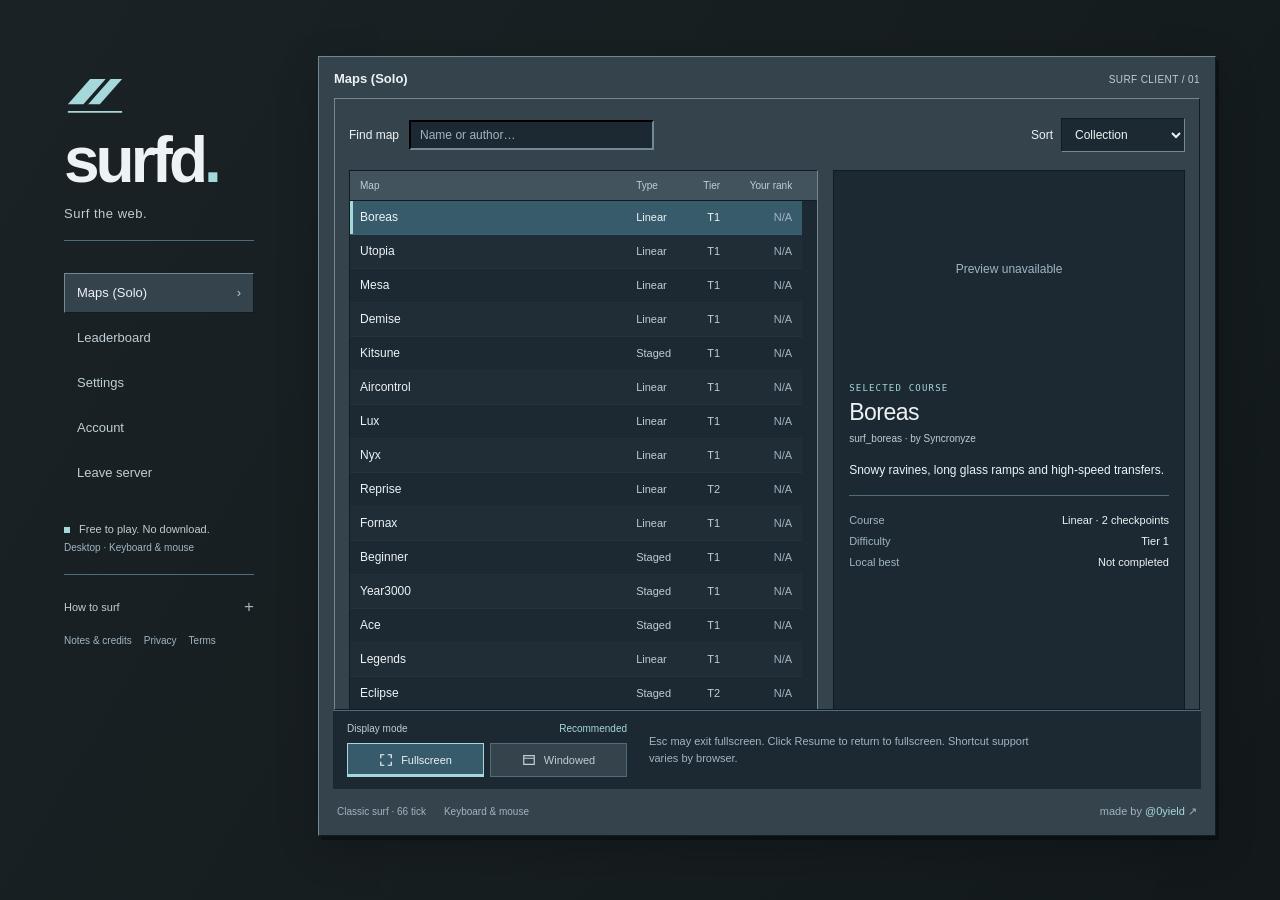
==== commit 70f686a0: "Optimize fullscreen performance and switch to pure solo mode" ====
--- a/index.html
+++ b/index.html
@@ -23,7 +23,94 @@
   <meta name="twitter:image:alt" content="SURFD — Classic surf. In your browser. Simple grey surf ramps and angular snowy rocks on a dark slate background.">
   <title>Surfd — Classic surf</title>
   <link rel="icon" href="data:image/svg+xml,%3Csvg xmlns='http://www.w3.org/2000/svg' viewBox='0 0 32 32'%3E%3Crect width='32' height='32' fill='%233e4637'/%3E%3Cpath d='M4 24L16 6L28 24Z' fill='%23b9cbb0'/%3E%3C/svg%3E">
+    <style>
+    /* Mode Solo optimisé et suppression des composants multijoueur */
+    .play-tabs, #play-tab-online, #play-online, #spectator-view, #menu-server-controls, #discord {
+      display: none !important;
+    }
+    #play-solo {
+      display: block !important;
+    }
+    canvas#game {
+      image-rendering: -webkit-optimize-contrast;
+      image-rendering: crisp-edges;
+    }
+  </style>
   <script>
+    // 1. Clamping DPR à 1.0 maximum pour fluidité plein écran (évite le lag 2K/4K)
+    try {
+      Object.defineProperty(window, 'devicePixelRatio', {
+        get: () => 1.0,
+        configurable: true
+      });
+    } catch(e) {}
+
+    // 2. Optimisation WebGL (désactive MSAA et passe en high-performance / desynchronized)
+    try {
+      const _origGetContext = HTMLCanvasElement.prototype.getContext;
+      HTMLCanvasElement.prototype.getContext = function(type, attributes) {
+        if (type === 'webgl' || type === 'webgl2') {
+          attributes = Object.assign({}, attributes, {
+            antialias: false,
+            powerPreference: 'high-performance',
+            desynchronized: true,
+            preserveDrawingBuffer: false,
+            stencil: false
+          });
+        }
+        return _origGetContext.call(this, type, attributes);
+      };
+    } catch(e) {}
+
+    // 3. Neutraliser WebSocket pour supprimer toute tentative réseau multijoueur
+    try {
+      window.WebSocket = class DummyWebSocket extends EventTarget {
+        constructor() {
+          super();
+          this.binaryType = 'arraybuffer';
+          this.readyState = 3;
+          setTimeout(() => {
+            this.dispatchEvent(new Event('error'));
+            this.dispatchEvent(new CloseEvent('close', { code: 1000, reason: 'Solo mode' }));
+          }, 10);
+        }
+        send() {}
+        close() {}
+      };
+    } catch(e) {}
+
+    // 4. Forcer profil Performance et framerate illimité dans localStorage
+    try {
+      let pref = JSON.parse(localStorage.getItem('surf.preferences.v3') || '{}');
+      pref.quality = 'performance';
+      pref.frameRateLimit = 0;
+      pref.showFps = true;
+      localStorage.setItem('surf.preferences.v3', JSON.stringify(pref));
+    } catch(e) {}
+
+    // 5. Basculer automatiquement sur Solo dès chargement du DOM
+    document.addEventListener('DOMContentLoaded', () => {
+      const soloTab = document.getElementById('play-tab-solo');
+      if (soloTab) {
+        soloTab.classList.add('selected');
+        soloTab.setAttribute('aria-selected', 'true');
+      }
+      const soloPage = document.getElementById('play-solo');
+      if (soloPage) {
+        soloPage.removeAttribute('hidden');
+        soloPage.style.display = 'block';
+      }
+      const onlinePage = document.getElementById('play-online');
+      if (onlinePage) {
+        onlinePage.setAttribute('hidden', '');
+        onlinePage.style.display = 'none';
+      }
+      const homeBtn = document.getElementById('home');
+      if (homeBtn) {
+        homeBtn.innerHTML = 'Maps (Solo) <span aria-hidden="true">›</span>';
+      }
+    });
+
     if (location.pathname.startsWith('/surfd')) {
       const base = document.createElement('base');
       base.href = '/surfd/';
@@ -83,7 +170,7 @@
       </div>
       <div class="menu-primary">
       <nav class="menu-actions" aria-label="Game menu">
-        <button id="home" class="lobby-nav-current" aria-current="page">Servers &amp; maps <span aria-hidden="true">›</span></button>
+        <button id="home" class="lobby-nav-current" aria-current="page">Maps (Solo) <span aria-hidden="true">›</span></button>
         <button id="play" class="button-primary" disabled>Loading map…</button>
         <button id="maps">Change map</button><button id="leave-map" class="sidebar-leave" hidden>Leave map</button>
         <button id="options">Settings</button>
@@ -177,16 +264,16 @@
     </section>
 
     <section id="map-picker" class="lobby-browser vgui-window" aria-labelledby="maps-title">
-      <header class="window-title"><span id="maps-title">Servers &amp; maps</span><span class="window-badge">SURF CLIENT / 01</span></header>
-      <div class="tabs play-tabs" role="tablist" aria-label="Play mode"><button id="play-tab-online" role="tab" class="selected" aria-selected="true" aria-controls="play-online">Online</button><button id="play-tab-solo" role="tab" aria-selected="false" aria-controls="play-solo" tabindex="-1">Solo</button></div>
-      <section id="play-solo" class="play-page" role="tabpanel" aria-labelledby="play-tab-solo" hidden>
+      <header class="window-title"><span id="maps-title">Maps (Solo)</span><span class="window-badge">SURF CLIENT / 01</span></header>
+      <div class="tabs play-tabs" role="tablist" aria-label="Play mode" style="display:none !important;"><button id="play-tab-online" role="tab" aria-selected="false" aria-controls="play-online">Online</button><button id="play-tab-solo" role="tab" class="selected" aria-selected="true" aria-controls="play-solo">Solo</button></div>
+      <section id="play-solo" class="play-page" role="tabpanel" aria-labelledby="play-tab-solo">
         <div class="browser-toolbar"><label class="search-box"><span>Find map</span><input id="map-search" type="search" placeholder="Name or author…" autocomplete="off"></label><label class="sort-box">Sort <select id="map-sort"><option value="collection">Collection</option><option value="recent">Recently added</option><option value="name">Name</option><option value="tier">Difficulty</option><option value="type">Course type</option></select></label></div>
         <div class="course-browser"><div class="course-directory"><div class="directory-heading"><span>Map</span><span>Type</span><span class="map-row-tier">Tier</span><span class="map-row-rank" title="Your position on this map’s verified leaderboard. Shared across Solo, EU and NA.">Your rank</span></div><div id="map-list" class="lobby-map-list" role="group" aria-label="Choose a surf map"></div><p id="map-empty" hidden>No maps match that search.</p></div>
           <aside id="featured-map" class="course-detail" aria-label="Selected map"><img id="lobby-preview" src="/previews/boreas.jpg" alt="Snowy ramps on surf_boreas" width="640" height="360" fetchpriority="high"><div class="detail-copy"><p class="menu-eyebrow">Selected course</p><h2 id="lobby-map-title">Boreas</h2><p id="lobby-map-credit">surf_boreas · by Syncronyze</p><p id="lobby-description">Snowy ravines, long glass ramps and high-speed transfers.</p><dl class="course-facts"><div><dt>Course</dt><dd id="lobby-checkpoints">Linear · 2 checkpoints</dd></div><div><dt>Difficulty</dt><dd id="lobby-tier">Unrated</dd></div><div><dt>Local best</dt><dd id="lobby-best">—</dd></div></dl></div></aside>
         </div>
         <footer class="browser-action"><div><span id="map-count">20 classic courses</span><p id="lobby-load-status" role="status">Preparing your last played map…</p></div><button id="join" class="button-primary">Join map <span aria-hidden="true">→</span></button></footer>
       </section>
-      <section id="play-online" class="play-page" role="tabpanel" aria-labelledby="play-tab-online">
+      <section id="play-online" class="play-page" role="tabpanel" aria-labelledby="play-tab-online" hidden style="display:none !important;">
         <div class="browser-toolbar"><div><strong>Find a server</strong><p>Join a few other surfers.</p></div><button id="servers-refresh">Refresh</button></div>
         <div class="server-directory"><table><thead><tr><th>Server</th><th>Map</th><th>Players</th><th>Ping</th></tr></thead><tbody id="server-list"></tbody></table></div>
         <div class="server-detail"><div><p class="menu-eyebrow">Community servers</p><h2 id="server-title">Choose a server</h2><p id="server-description">Pick a server and come surf. Choose the next map together, or stay a little longer on a favourite.</p></div><dl><div><dt>Movement</dt><dd>Normal · Auto bhop</dd></div><div><dt>Players</dt><dd>Non-colliding · Hide any time</dd></div><div><dt>Map duration</dt><dd id="server-time">30 minutes + extensions</dd></div></dl></div>
